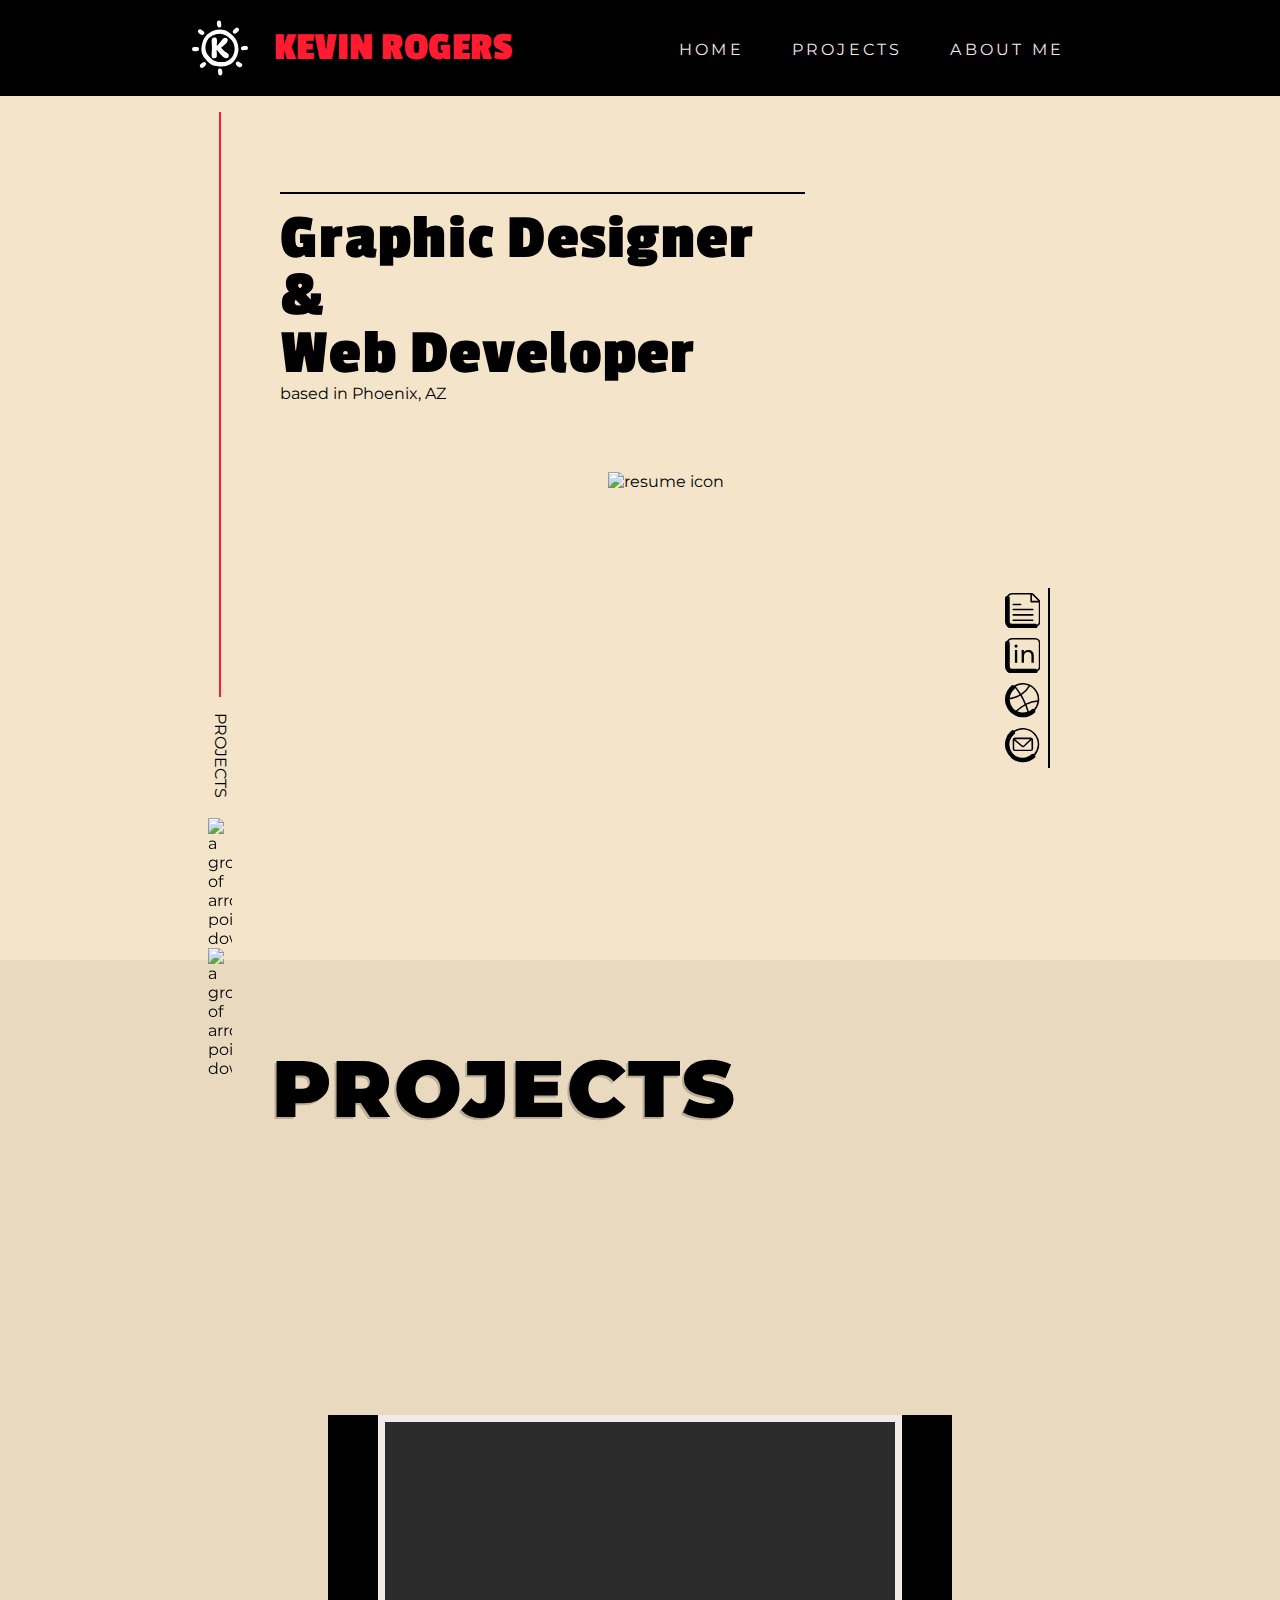
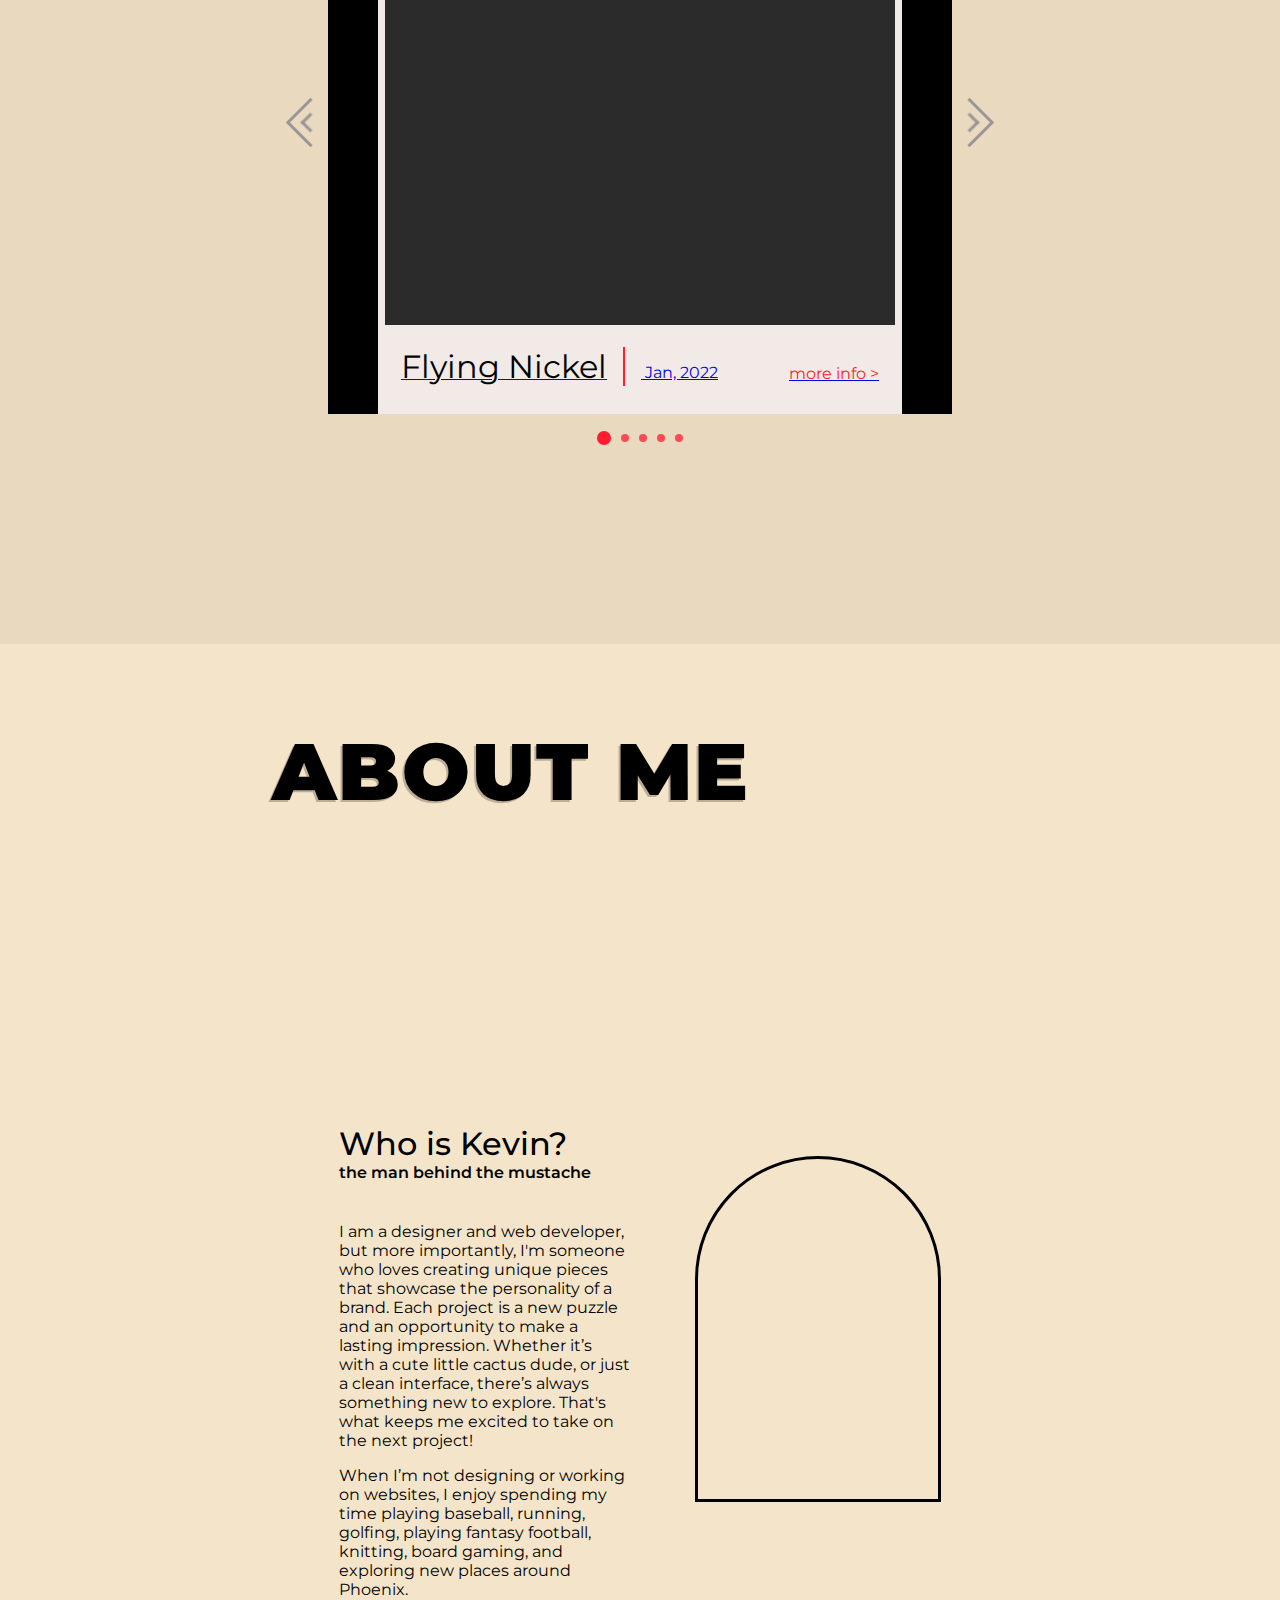
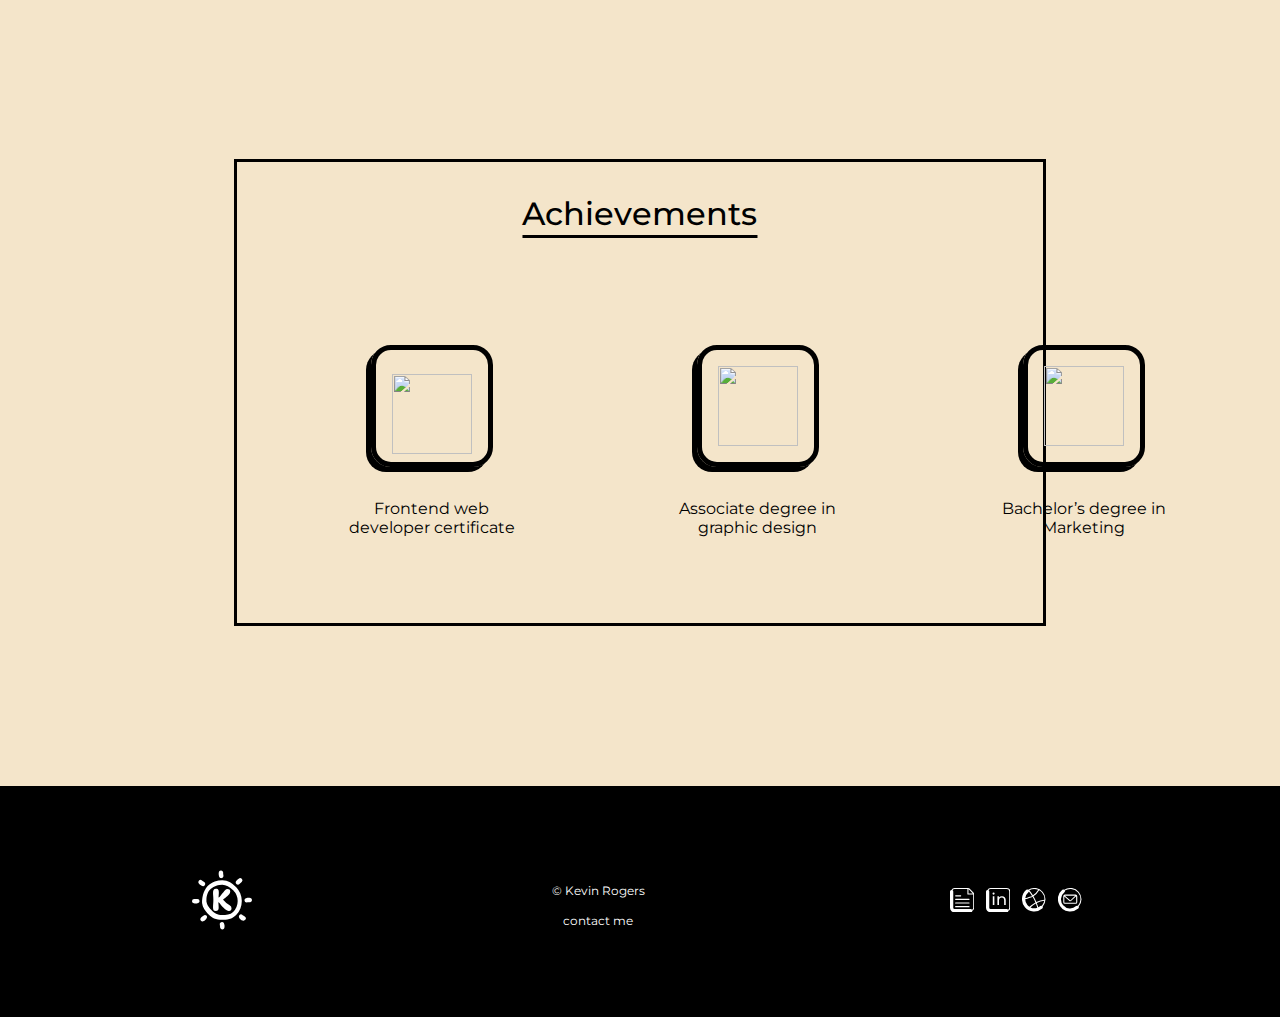
==== index.html @ 4e03c587 "Add files via upload" ====
<!doctype html>
<html><head>
<meta charset="utf-8">
<meta http-equiv="X-UA-Compatible" content="IE=edge">
<!-- Need this for responsive! specifies that IE should run in the highest mode available to that version of IE as opposed to a compatability mode; IE8 can support up to IE8 modes, IE9 can support up to IE9 modes, and so on. -->
<meta name="viewport" content="width=device-width, initial-scale=1">
<meta name="description" content="a website showcasing the graphic design creations of Kevin Rogers, a graphic design student at Las Positas College in Livermore, California.">
<meta name="Keywords" content="portfolio, graphic design, kevin rogers, Phoenix graphic designer, Las Positas College">
<title>Kevin's Portfolio</title>
<link rel="shortcut icon" type="image/svg" href="media/kevrog_logo_black.svg">
<link rel="preconnect" href="https://fonts.googleapis.com">
<link rel="preconnect" href="https://fonts.gstatic.com" crossorigin>
<link href="https://fonts.googleapis.com/css2?family=Montserrat:wght@300;400;500&family=Passion+One:wght@400;700;900&display=swap" rel="stylesheet">
<link href="styles.css" rel="stylesheet" type="text/css">
	

<!--Scalable Vector Graphic-->
<svg xmlns="http://www.w3.org/2000/svg"  style="display:none;">
  <symbol id="dribbble_icon" class="svg_img" xmlns="http://www.w3.org/2000/svg" viewBox="0 0 35.39 35.39">
    <path d="M38.36,13.47a16.53,16.53,0,0,0-21.45-3.19,2.38,2.38,0,0,0-2.88.14A18.11,18.11,0,0,0,37.54,38a2.36,2.36,0,0,0,.6-2.82,16.48,16.48,0,0,0,.22-21.69ZM18.67,35.52a13.11,13.11,0,0,1-3.05-2.64,13.28,13.28,0,0,1-3.18-8.71,19.14,19.14,0,0,0,3.16-.66,46.73,46.73,0,0,0,5.28-1.68,23.2,23.2,0,0,0,2.36-1.13,73.65,73.65,0,0,1,4.22,8.37A52,52,0,0,0,18.67,35.52Zm9.4-5q1.23,3.07,2.17,6.24a13.4,13.4,0,0,1-10.07-.48A49.87,49.87,0,0,1,28.07,30.55ZM20.28,20.37A48.62,48.62,0,0,1,15.18,22a18.76,18.76,0,0,1-2.64.59A13.33,13.33,0,0,1,17.11,14a2.29,2.29,0,0,0,.75-1.22,69.9,69.9,0,0,1,4.55,6.53A23.14,23.14,0,0,1,20.28,20.37Zm14.18,14a13.48,13.48,0,0,1-2.76,1.8q-1-3.24-2.24-6.38a26.82,26.82,0,0,1,11.06-3.12A14.78,14.78,0,0,1,37,34,2.38,2.38,0,0,0,34.46,34.37Zm2.7-19.87A14.85,14.85,0,0,1,40.7,25.08a28.34,28.34,0,0,0-11.84,3.23,75.13,75.13,0,0,0-4.25-8.4A24.54,24.54,0,0,0,33,11.1,14.8,14.8,0,0,1,37.16,14.5ZM25.78,9.26a15,15,0,0,1,5.74,1.16,23,23,0,0,1-7.74,8.14,72.84,72.84,0,0,0-5.22-7.43A14.83,14.83,0,0,1,25.78,9.26Z" transform="translate(-7.68 -7.69)"></path>
  </symbol>
  <symbol id="email_icon" class="svg_img" xmlns="http://www.w3.org/2000/svg" viewBox="0 0 35.39 35.39">
    <path d="M38.37,13.48a16.51,16.51,0,0,0-21.46-3.2,2.38,2.38,0,0,0-2.88.15A18.11,18.11,0,0,0,24.36,42.26c.49,0,1,.06,1.46.06A18,18,0,0,0,37.55,38a2.38,2.38,0,0,0,.6-2.81,16.51,16.51,0,0,0,.22-21.69Zm2.32,11.91A14.79,14.79,0,0,1,37,34a2.38,2.38,0,0,0-2.56.33A13.36,13.36,0,1,1,17.12,14a2.38,2.38,0,0,0,.73-2.48,14.75,14.75,0,0,1,7.92-2.3c.4,0,.8,0,1.2,0A15,15,0,0,1,40.69,25.39Z" transform="translate(-7.68 -7.68)"></path>
    <path d="M33.55,17.36H18a2.55,2.55,0,0,0-2.54,2.55v8.6A2.54,2.54,0,0,0,18,31.05H33.55a2.54,2.54,0,0,0,2.54-2.54v-8.6A2.55,2.55,0,0,0,33.55,17.36ZM33,19l-6.8,6.56a.4.4,0,0,1-.55,0L17.92,19,18,19Zm1.52,9.56a1,1,0,0,1-1,1H18a1,1,0,0,1-1-1V20.32l7.55,6.41a2,2,0,0,0,1.29.48,2,2,0,0,0,1.38-.57l7.18-6.93a1.42,1.42,0,0,1,0,.2Z" transform="translate(-7.68 -7.68)"></path>
  </symbol>
  <symbol id="kevrog_logo" class="svg_img" xmlns="http://www.w3.org/2000/svg" viewBox="0 0 42.34 41.5">
    <path d="M31.77,28c1.88,0,2,1.41,2,2.8,0,.87-.19,2.36-.19,3.06,0,.26,0,.43.19.43.38,0,3.18-3.89,4.38-5.14a2.32,2.32,0,0,1,1.77-.91c1.13,0,1.9.54,1.9,1.74A3.32,3.32,0,0,1,41.05,32c-1.67,2-4.29,3.54-4.26,3.89a16.6,16.6,0,0,0,4.61,3.88,2.25,2.25,0,0,1,1.32,2.05,1.91,1.91,0,0,1-2.1,1.86c-1.36,0-2.52-1.15-3.32-2-2.14-2.12-3.36-4.1-3.74-4.1-.1,0-.14.07-.14.23a34.34,34.34,0,0,1,.23,3.51c0,1.6-.37,2.45-2.09,2.45-1.46,0-1.89-1-1.89-2.38,0-2,.24-3.13.24-5.51,0-2.14-.24-3.46-.24-4.9C29.67,29.3,30,28,31.77,28Z" transform="translate(-14.83 -15.25)"></path>
    <path d="M36.24,22a10.08,10.08,0,0,1,2.85.42,11.55,11.55,0,0,1,2.57,1.09,19.17,19.17,0,0,1,4.18,3.29c.15.14.31.32.46.48s.3.35.45.52a12.45,12.45,0,0,1,.81,1.1,14,14,0,0,1,1.3,2.41A14.72,14.72,0,0,1,49,41.93a13.46,13.46,0,0,1-3,4.59,9.9,9.9,0,0,1-2.27,1.75,11.76,11.76,0,0,1-2.6,1.09,15.73,15.73,0,0,1-2.67.52l-.66.06-.66,0-.65,0h-.66a15.11,15.11,0,0,1-2.75-.24A12.69,12.69,0,0,1,30.41,49,11.84,11.84,0,0,1,28,47.49c-.18-.15-.37-.29-.54-.45l-.26-.23-.26-.24-.25-.24-.22-.23L26,45.63a22.81,22.81,0,0,1-1.7-2,13.88,13.88,0,0,1-1.41-2.4A10,10,0,0,1,22,38.43a5.66,5.66,0,0,1-.08-.72c0-.13,0-.25,0-.37v-.72l0-.34L22,36l0-.33c.11-.88.26-1.75.44-2.62a15.89,15.89,0,0,1,.75-2.56A13.94,13.94,0,0,1,24.46,28c.13-.2.27-.39.4-.58s.28-.37.43-.56.31-.35.47-.53l.5-.5a13.9,13.9,0,0,1,2.21-1.64A17.67,17.67,0,0,1,30.91,23a16.88,16.88,0,0,1,2.61-.74A15.3,15.3,0,0,1,36.24,22Zm0,3.26a12,12,0,0,0-2.15.18,12.86,12.86,0,0,0-2.12.52A11.42,11.42,0,0,0,28.2,28l-.38.34c-.12.13-.24.24-.35.37s-.23.26-.33.4l-.31.42a10.49,10.49,0,0,0-1,1.91,13.74,13.74,0,0,0-.62,2.13,10.36,10.36,0,0,0-.2,2.22v.28c0,.1,0,.19,0,.28v.28s0,.09,0,.13v.12c0,.17,0,.33.07.49s.06.33.1.48a4.27,4.27,0,0,0,.13.48,4.34,4.34,0,0,0,.16.47,4.47,4.47,0,0,0,.19.46l.1.23.12.22a11.94,11.94,0,0,0,1.17,1.76,20.76,20.76,0,0,0,1.49,1.67l.4.42.21.2.19.18a1.62,1.62,0,0,0,.19.18l.2.17c.13.12.26.22.4.33a10.3,10.3,0,0,0,1.71,1.09,9.6,9.6,0,0,0,1.93.68,11.07,11.07,0,0,0,2.11.28h1.13l.57,0,.55,0a12.26,12.26,0,0,0,2.14-.35,7.78,7.78,0,0,0,3.56-1.92,10.46,10.46,0,0,0,2.4-3.51,11.2,11.2,0,0,0,.84-4.23,10,10,0,0,0-.88-4.21,10.39,10.39,0,0,0-1.08-1.85c-.21-.29-.44-.57-.68-.84s-.24-.27-.37-.4-.25-.25-.4-.38a16.15,16.15,0,0,0-3.57-2.64,10.87,10.87,0,0,0-1.94-.77A7.94,7.94,0,0,0,36.24,25.24Z" transform="translate(-14.83 -15.25)"></path>
    <path d="M35.47,20.55c-1,0-1.48-.82-1.64-1.7-.22-1.25-.46-3.52,1.38-3.6a1.58,1.58,0,0,1,1.33.64c.41.55.26,1.16.31,1.8s.34,1.26.07,1.89a1.58,1.58,0,0,1-1.38,1Z" transform="translate(-14.83 -15.25)"></path>
    <path d="M53.44,37.81a1.57,1.57,0,0,1-1.57-1.5c-.08-1.7,2.06-1.88,3.3-1.86a3,3,0,0,1,.95.13,1.56,1.56,0,0,1-.2,3,8.6,8.6,0,0,1-1.24,0c-.41,0-.77.17-1.17.19Zm1.08-.2Zm-1.1-3Z" transform="translate(-14.83 -15.25)"></path>
    <path d="M18.37,38.41a4.49,4.49,0,0,1-.51,0c-1.18,0-3,.05-3-1.54a1.57,1.57,0,0,1,1.5-1.64c.31,0,.48,0,.63,0h.46a4,4,0,0,1,.75,0,1.8,1.8,0,0,0,.33,0,1.58,1.58,0,0,1,1.64,1.5C20.19,37.89,19.3,38.29,18.37,38.41Z" transform="translate(-14.83 -15.25)"></path>
    <path d="M36.22,56.75a1.57,1.57,0,0,1-1.5-1.12,5.56,5.56,0,0,1-.08-.81c0-.75-.39-1.62-.12-2.34a1.58,1.58,0,0,1,1.4-1c1.3-.05,1.72,1.26,1.84,2.33s.13,2.9-1.47,3Z" transform="translate(-14.83 -15.25)"></path>
    <path d="M47.21,25.19a1.57,1.57,0,0,1-1.09-2.7l.42-.4.36-.35a6.87,6.87,0,0,1,.59-.49,1.84,1.84,0,0,0,.25-.21,1.57,1.57,0,0,1,2.18,2.26,3.89,3.89,0,0,1-.58.49l-.25.21-.41.39-.37.35A1.57,1.57,0,0,1,47.21,25.19Z" transform="translate(-14.83 -15.25)"></path>
    <path d="M22.6,26.24a3.22,3.22,0,0,1-1.74-.74c-.92-.71-2.15-1.93-1.2-3.12a1.59,1.59,0,0,1,1.53-.56c.65.13.92.63,1.39,1s1.08.5,1.4,1.09a1.58,1.58,0,0,1-.15,1.74A1.44,1.44,0,0,1,22.6,26.24Zm.08-3.3Z" transform="translate(-14.83 -15.25)"></path>
    <path d="M51.18,50.57c-1.77,0-4.11-2.38-2.94-3.84a1.6,1.6,0,0,1,1.59-.55c.63.15.93.7,1.42,1,.23.17.5.27.74.43A1.62,1.62,0,0,1,52.41,50,1.5,1.5,0,0,1,51.18,50.57Zm.09-3.29Z" transform="translate(-14.83 -15.25)"></path>
    <path d="M22.28,51.09a1.43,1.43,0,0,1-1.13-.47c-1-1-.13-2.06.73-2.81s2-2,3.16-.8c.8.83.37,1.83-.32,2.54A4.5,4.5,0,0,1,22.28,51.09Zm1.13-.47Z" transform="translate(-14.83 -15.25)"></path>
  </symbol>
  <symbol id="linkedin_icon" xmlns="http://www.w3.org/2000/svg" viewBox="0 0 35 35">
    <path d="M18.36,13.83a1.53,1.53,0,0,0-1.57,1.52,1.57,1.57,0,1,0,1.57-1.52Z" transform="translate(-7.3 -7.3)"></path>
    <rect x="9.9" y="12.01" width="2.32" height="12.8"></rect>
    <path d="M30.77,19.19a5.47,5.47,0,0,0-4.61,2.06V19.32H23.94V32.11h2.31V25.52c0-2.78,1.6-4.25,4.06-4.25,2.2,0,3.45,1.23,3.45,3.74v7.1h2.32V24.75C36.08,21,33.88,19.19,30.77,19.19Z" transform="translate(-7.3 -7.3)"></path>
    <path d="M37.54,7.3H14a5.12,5.12,0,0,0-4.56,2.81A2.38,2.38,0,0,0,7.3,12.47V36a6.76,6.76,0,0,0,6.75,6.75h23.5a2.37,2.37,0,0,0,2.35-2.18A5.15,5.15,0,0,0,42.7,36V12.46A5.17,5.17,0,0,0,37.54,7.3ZM41.11,36a3.56,3.56,0,0,1-1.63,3,2.37,2.37,0,0,0-1.93-1H14.05a2,2,0,0,1-2-2V12.47a2.37,2.37,0,0,0-1-1.94,3.56,3.56,0,0,1,3-1.64h23.5a3.57,3.57,0,0,1,3.57,3.57Z" transform="translate(-7.3 -7.3)"></path>
  </symbol>
  <symbol id="resume_icon" xmlns="http://www.w3.org/2000/svg" viewBox="0 0 35 35">
    <path d="M41.84,14.23,35.79,8.16a2.89,2.89,0,0,0-2.06-.85H14.05a5.15,5.15,0,0,0-4.57,2.8,2.37,2.37,0,0,0-2.17,2.36V36a6.74,6.74,0,0,0,6.74,6.74h23.5a2.36,2.36,0,0,0,2.35-2.18A5.11,5.11,0,0,0,42.69,36V16.28A2.88,2.88,0,0,0,41.84,14.23Zm-1.31.93H34.26V9a1.22,1.22,0,0,1,.41.27ZM39.48,39a2.35,2.35,0,0,0-1.93-1H14.05a2,2,0,0,1-2-2V12.47a2.36,2.36,0,0,0-1-1.94,3.58,3.58,0,0,1,3-1.64H32.68V16a.79.79,0,0,0,.79.79h7.64V36A3.55,3.55,0,0,1,39.48,39Z" transform="translate(-7.31 -7.31)"></path>
    <path d="M35.08,23.1H15.52a.79.79,0,1,0,0,1.58H35.08a.79.79,0,0,0,0-1.58Z" transform="translate(-7.31 -7.31)"></path>
    <path d="M15.52,19.56h7.26a.8.8,0,1,0,0-1.59H15.52a.8.8,0,0,0,0,1.59Z" transform="translate(-7.31 -7.31)"></path>
    <path d="M35.08,28.42H15.52a.79.79,0,0,0,0,1.58H35.08a.79.79,0,0,0,0-1.58Z" transform="translate(-7.31 -7.31)"></path>
    <path d="M35.08,33.74H15.52a.79.79,0,1,0,0,1.58H35.08a.79.79,0,0,0,0-1.58Z" transform="translate(-7.31 -7.31)"></path>
  </symbol>
</svg>
	

<!--
<svg xmlns="http://www.w3.org/2000/svg"  style="display:none;">	
	<symbol id="circle" xmlns="http://www.w3.org/2000/svg" width="20px" height="20px" viewBox="0 0 33.44 33.44">
    <path d="M25,41.72A16.72,16.72,0,1,1,41.72,25,16.74,16.74,0,0,1,25,41.72Zm0-28.44A11.72,11.72,0,1,0,36.72,25,11.74,11.74,0,0,0,25,13.28Z" transform="translate(-8.28 -8.28)"></path>
  </symbol>
  <symbol id="square" xmlns="http://www.w3.org/2000/svg" viewBox="0 0 32.36 32.36">
    <path d="M41.18,41.18H8.82V8.82H41.18Zm-27.36-5H36.18V13.82H13.82Z" transform="translate(-8.82 -8.82)"></path>
  </symbol>
</svg>
-->
	
	
	
	
	
	
</head>

<body>
	<div id="scroll_container">
		<div id="top"></div>
		<header class="bkgd_tertiary">
			<div class="content_wrapper flex nav">
				<svg class="nav_logo">
						<use href="#kevrog_logo"></use>
					</svg>
				<h2 class="nav_name">KEVIN ROGERS</h2>
				<ul id="nav_links">
					<li><a class="nav_item" href="#top">home</a></li>
					<li><a class="nav_item" href="#project_section">projects</a></li>
					<li><a class="nav_item" href="#about_section">about me</a></li>
				</ul>
				<div class="hamburger_div">
					<div class="hamburger_lines"></div>
				</div>
			</div>
		</header>
		<div class="mobile_nav">
			<ul>
				<a class="border_top m_nav_item" href="#top"><li><p>home</p><i class="nav_arrow right"></i></li></a>
				<a class="m_nav_item" href="#project_section"><li><p>projects</p><i class="nav_arrow right"></i></li></a>
				<a class="m_nav_item" href="#about_section"><li><p>about me</p><i class="nav_arrow right"></i></li></a>
				<a class="m_nav_item" href="#"><li><p>resume</p><i class="nav_arrow right"></i></li></a>
				<a class="m_nav_item" href="https://www.linkedin.com/in/hirekevinrogers/" target="_blank"><li><p>linkedIn</p><i class="nav_arrow right"></i></li></a>
				<a class="m_nav_item" href="#"><li><p>dribbble</p><i class="nav_arrow right"></i></li></a>
				<a class="m_nav_item" href="#"><li><p>contact</p><i class="nav_arrow right"></i></li></a>
			</ul>
		</div>

		<section id="above_fold">
			<div class="content_wrapper flex">
				<div class="intro_content" id="intro_grid">
						<div class="intro_text">
							<h1>Graphic Designer <div class="amp_wrap"><div class="amp">&amp;<div class="amp2">&amp;</div></div></div> &nbsp;<br> Web Developer</h1>
							<p>based in Phoenix, AZ</p>
						</div>
						<div class="logo_animation">
							<img class="icon_img" src="media/cacti_dude_yellow_sky.svg" alt="resume icon"/>
						</div>
						<div class="icon_container">
							<div class="icon_list_right">
								<a href="https://www.linkedin.com/in/hirekevinrogers/" target="_blank">
									<svg class="svg_icon_main">
										<use href="#resume_icon"></use>
									</svg>
									<div class="label_wrap"><p class="icon_label">resume</p></div>
								</a>
								<a href="https://www.linkedin.com/in/hirekevinrogers/" target="_blank">
									<svg class="svg_icon_main">
										<use href="#linkedin_icon"></use>
									</svg>
									<div class="label_wrap"><p class="icon_label">LinkedIn</p></div>
								</a>
								<a href="#" target="_blank">
									<svg class="svg_icon_main">
										<use href="#dribbble_icon"></use>
									</svg><div class="label_wrap"><p class="icon_label">dribbble</p></div></a>
								<a href="#" target="_blank">
									<svg class="svg_icon_main">
										<use href="#email_icon"></use>
									</svg><div class="label_wrap"><p class="icon_label">email</p></div></a>
							</div>
						</div>
						<div class="column_left">
							<div class="vertical_line"></div>
							<div class="icon_list_left">
								<a href="https://www.linkedin.com/in/hirekevinrogers/" target="_blank">
									<svg class="svg_icon_main">
										<use href="#resume_icon"></use>
									</svg>
								</a>
								<a href="https://www.linkedin.com/in/hirekevinrogers/" target="_blank">
									<svg class="svg_icon_main">
										<use href="#linkedin_icon"></use>
									</svg>
								</a>
								<a href="#" target="_blank">
									<svg class="svg_icon_main">
										<use href="#dribbble_icon"></use>
									</svg></a>
								<a href="#" target="_blank">
									<svg class="svg_icon_main">
										<use href="#email_icon"></use>
									</svg></a>
							</div>
							<a class="vert_proj" href="#project_section"><p  class="vertical_text">PROJECTS</p></a>
							<img class="downward_arrows" src="media/arrows_down_orange.svg" alt="a group of arrows pointing dowm"/>
							<img class="downward_arrows2" src="media/arrows_down_orange.svg" alt="a group of arrows pointing dowm"/>
						</div>
				</div>
			</div>
		</section>
		
		<section id="project_section"  class="bkgd_secondary" >
			<div class="section_header bkgd_secondary">
				<div class="content_wrapper">
					<p class="section_title">PROJECTS</p>
				</div>
			</div>
			<div class="projects_wrapper bkgd_secondary flex">
				<div class="carousel_wrapper">
					<div class="carousel_arrow_left" aria-label="Previous Slide"><div class="carousel_arrow large_arrow left"><div class="carousel_arrow small_arrow"></div></div></div>
					

	<!--
						<a href="pages/poster.html" class="project_link">
							<div class="project_card active_card">
								<div class="project_image_wrapper">
									<div class="project_image project_1"></div>
								</div>
								<div class="project_card_text flex">
									<p class="project_desc"><span class="project_name">Flying Nickel</span> Jan, 2022</p>
									<p class="more_info">more info &gt;</p>
								</div>
							</div>
						</a>

						<a href="pages/chewybrew.html" class="project_link">
							<div class="project_card">
								<div class="project_image_wrapper">
									<div class="project_image project_2"></div>
								</div>
								<div class="project_card_text flex">
									<p class="project_desc"><span class="project_name">Chewy Brew Co.</span> Nov, 2021</p>
									<p class="more_info">more info &gt;</p>
								</div>
							</div>
						</a>

						<div class="project_card">
							<div class="project_image_wrapper">
								<div class="project_image project_3"></div>
							</div>
							<div class="project_card_text flex">
								<p class="project_desc"><span class="project_name">Concert Poster</span>March, 2020</p>
								<p class="more_info">more info &gt;</p>
							</div>
						</div>

						<div class="project_card ">
							<div class="project_image_wrapper">
								<div class="project_image project_4"></div>
							</div>
							<div class="project_card_text flex">
								<p class="project_desc"><span class="project_name">Cake Pop Planet</span> logo/branding</p>
								<p class="more_info">more info &gt;</p>
							</div>
						</div>

						<div class="project_card ">
							<div class="project_image_wrapper">
								<div class="project_image project_5"></div>
							</div>
							<div class="project_card_text flex">
								<p class="project_desc"><span class="project_name">To-Do App</span> logo/branding</p>
								<p class="more_info">more info &gt;</p>
							</div>
						</div>
	-->

					<div class="project_card_wrapper">
<!--						add scroll on the x axis with mandatory scroll snap behavior
also add a last child element innerHTML to beggining of carousel
-->
						<a href="pages/poster.html" class="project_card active_card">
							<div class="project_image_wrapper">
								<div class="project_image project_1"></div>
							</div>
							<div class="project_card_text flex">
								<p class="project_desc"><span class="project_name">Flying Nickel</span> Jan, 2022</p>
								<p class="more_info">more info &gt;</p>
							</div>
						</a>

						<a href="pages/chewybrew.html" class="project_card inactive_card">
							<div class="project_image_wrapper">
								<div class="project_image project_2"></div>
							</div>
							<div class="project_card_text flex">
								<p class="project_desc"><span class="project_name">Chewy Brew Co.</span> Nov, 2021</p>
								<p class="more_info">more info &gt;</p>
							</div>
						</a>

						<a href="#?3" class="project_card inactive_card">
							<div class="project_image_wrapper">
								<div class="project_image project_3"></div>
							</div>
							<div class="project_card_text flex">
								<p class="project_desc"><span class="project_name">Concert Poster</span>March, 2020</p>
								<p class="more_info">more info &gt;</p>
							</div>
						</a>

						<a href="#?4" class="project_card inactive_card">
							<div class="project_image_wrapper">
								<div class="project_image project_4"></div>
							</div>
							<div class="project_card_text flex">
								<p class="project_desc"><span class="project_name">Cake Pop Planet</span> logo/branding</p>
								<p class="more_info">more info &gt;</p>
							</div>
						</a>

						<a href="#?5" class="project_card inactive_card">
							<div class="project_image_wrapper">
								<div class="project_image project_5"></div>
							</div>
							<div class="project_card_text flex">
								<p class="project_desc"><span class="project_name">To-Do App</span> logo/branding</p>
								<p class="more_info">more info &gt;</p>
							</div>
						</a>

					</div>
					<div class="carousel_arrow_right" aria-label="Next Slide"><div class="carousel_arrow large_arrow right"><div class="carousel_arrow small_arrow"></div></div></div>
					<div class="carousel_indicator_wrapper">
						<div class="indicator active_dot"></div>
						<div class="indicator"></div>
						<div class="indicator"></div>
						<div class="indicator"></div>
						<div class="indicator"></div>
					</div>
			  </div>
			</div>
		</section>
		<section id="about_section">
			<div class="section_header bkgd_primary">
				<div class="content_wrapper">
					<p class="section_title">ABOUT ME</p>
				</div>
			</div>
			<div class="about_wrapper content_wrapper">
				<div class="about_text_image_wrapper">
					<div class="about_img_container">

					</div>
					<div class="about_text_wrapper flex">
						<div class="about_text">
							<h3>Who is Kevin?</h3>
							<h4>the man behind the mustache</h4>
							<p>I am a designer and web developer, but more importantly, I'm someone who loves creating unique pieces that showcase the personality of a brand. Each project is a new puzzle and an opportunity to make a lasting impression. Whether it’s with a cute little cactus dude, or just a clean interface, there’s always something new to explore. That's what keeps me excited to take on the next project!</p>
							<p>When I’m not designing or working on websites, I enjoy spending my time playing baseball, running, golfing, playing fantasy football, knitting, board gaming, and exploring new places around Phoenix.</p>
						</div>
					</div>
				</div>
				<div class="achievement_box">
					<p class="ach_title">Achievements</p>
					<div class="achievements_wrapper">
						<div class="achievement">
							<div class="img_box"><img class="ach_img cert" src="media/web_dev_cert_icon.svg" alt=""/></div>
							<p>Frontend web developer certificate</p>
						</div>
						<div class="achievement">
							<div class="img_box"><img class="ach_img" src="media/AA_icon.svg" alt=""/></div>
							<p>Associate degree in graphic design</p>
						</div>
						<div class="achievement">
							<div class="img_box"><img class="ach_img" src="media/BS_icon.svg" alt=""/></div>
							<p>Bachelor’s degree in Marketing</p>
						</div> 
						<div class="achievement">
							<div class="img_box"><img class="ach_img cert" src="media/UX_cert_icon.svg" alt=""/></div>
							<p>Google UX design certificate (in progress)</p>
						</div>
	<!--
						<div class="achievement">
							<div class="img_box"><img class="ach_img" src="media/kevrog_logo_black.svg" alt=""/></div>
							<p>Over 5 years marketing experience</p>
						</div>
	-->
					</div>
				</div>
			</div>  

		</section>

		<footer class="bkgd_tertiary">
			<div class="footer_content content_wrapper">
				<div class="footer_socials flex">
					<a href="#" ><svg class="svg_icon_footer">
						<use href="#resume_icon"></use>
					</svg></a>
					<a href="#" ><svg class="svg_icon_footer">
						<use href="#linkedin_icon"></use>
					</svg></a>
					<a href="#" ><svg class="svg_icon_footer">
						<use href="#dribbble_icon"></use>
					</svg></a>
					<a href="#" ><svg class="svg_icon_footer">
						<use href="#email_icon"></use>
					</svg></a>

				</div>
				<div class="logo">
					<a href="#top" ><svg class="logo_footer">
						<use href="#kevrog_logo"></use>
					</svg></a>
				</div>
				<div class="copyright">
					<div>
						<p>&copy; <span class="current_year"></span> Kevin Rogers</p>
					</div>
					<div>
						<p>contact me</p>
					</div>
				</div>
			</div> 
		</footer>
	</div>
	<script src="script/script.js?4"></script>
	<script src="script/carousel_function.js?3"></script>
</body>
</html>
---- styles.css ----
@charset "utf-8";

html {
	scroll-behavior: smooth;
	
}

html, body {
	position: relative;
	height: 100%;
	width: 100%;
	background: #F4E5CA;
	margin: 0;
	font-family: 'Montserrat', sans-serif;
	box-sizing: border-box;
}

body {
	
}


/*---------text styles-----------*/

h1, h2, h3, h4, p {
	margin: 0;
}

h1 {
	font-family: 'Passion One', cursive;
	font-size: 2rem;
}

h2 {
	color: #FF1C31;
}

h3 {
	font-size: 1.5rem;
	font-weight: 300;
}

.nav_name {
	font-family: 'Passion One', cursive;
	font-size: 2.5rem;
}

.section_title {
	font-size: 2rem;
	font-weight: 900;
	letter-spacing: .05rem;
	color: #000000;
	padding: .5rem 0;
	text-align: center;
	text-shadow: -.15rem .15rem 0 #BCAD96;
	border-bottom: 2px solid #000000;
	width: 60%;
	margin: 0 auto;
}

/*---------end text styles-----------*/

#scroll_container {
	
/*
	height: 100vh;
	overflow-y: auto;
	overflow-x: hidden;
	scroll-behavior: smooth;
	scroll-snap-type: y proximity;
*/
}

#top,
#project_section,
#about_section,
footer {
	scroll-snap-align: none;
 }

#project_section {
	padding: 1px 0 0 0;
}

.amp_wrap {
	position: relative;
	display: inline-block;
}

.amp {
	display: inline-block;
	color: rgba(188,78,212,1);
/*	border: 2px solid #000;*/
}

.amp2 {
	display: inline-block;
/*	border: 2px solid red;*/
	position: relative;
	z-index: 2;
	top: 0;
	left: -50%;
	color: #000;
}

.amp_drop {
	top: 500%;
	transition: top ease 3s;
}

.red {
	color: red;
	transform: translateY(50vh);
	transition: all ease .35s;
}



.content_wrapper {
	margin: 0 auto;
}

header {
	position: sticky;
	top: 0;
	z-index: 4;
}

.nav {
	width: 92%;
	margin: 0 auto;
	padding: .5rem;
	justify-content: space-between;
	align-items: center;
}

.nav_logo {
	width: 30px;
	height: 30px;
	fill: #fff;
}


#nav_links {
	display: none;
	letter-spacing: .2rem;
	height: 2em;
}

#nav_links a {
	position: relative;
	top: 0;
	transition: top ease .35s, padding ease .35s;
	color: #F4E5E9;
	display: flex;
	text-transform: uppercase;
	padding: .5em .5em .25em .5em;
}

#nav_links a:hover {
	top: -.35em;
	padding: .5em .5em .6em .5em
}

.hamburger_div {
	display: block;
	cursor: pointer;
	transition: transform ease .2s;
}

.hamburger_lines,
.hamburger_div::before,
.hamburger_div::after {
	position: relative;
	display: block;
	content: "";
	background: #ffffff;
	height: 3px;
	width: 30px;
	border-radius: 2px;
	margin: 6px 0;
}


.rotate {
	transform: rotate(-90deg);
}

.rotate .hamburger_lines {
	transform: rotate(-45deg);
	transition: transform ease .35s;
}

.rotate::before {
	transform: rotate(45deg) translate(6px, 6px);
/*	transform: rotate(-135deg) translate(-6px, -6px);*/
	transition: transform ease .35s;
}

.rotate::after {
	opacity: 0;
	transition: opacity ease .2s;
}

.mobile_nav {
	position: fixed;
	top: 3.5rem;
	left: 100%;
	width: 100%;
	height: 100vh;
	background: #000000;
	overflow: hidden;
	overflow-y: scroll;
	z-index: 4;
	color: #ffffff;
	display: block;
	transition: ease .35s;
}



.noscroll {
	overflow: hidden;
}



.slide {
	display: block;
	left: 0;
/*	transform: translateY(-100vw);*/
	transition: left ease .35s;
}

.mobile_nav ul {
	height: 90vh;
	list-style: none;
	display: flex;
	flex-direction: column;
	padding: 0 0 0 0;
	margin: .25em 1em;
/*	background: yellow;*/
	font-size: 1.25rem;
}

.mobile_nav a {
	text-decoration: none;
	color: #ffffff;
/*	background: orange;*/
	margin: 0 2em;
	padding: 1em 0;
	border-bottom: 2px solid #ffffff;
}

.mobile_nav li {
	background: #1E1E1E;
	padding: .5em 1em;
	display: flex;
}

.border_top {
	border-top: 2px solid #ffffff;
}

.nav_arrow {
	width: 1rem;
	height: 1rem;
	margin: auto 0 auto auto;
	border: solid #ffffff;
	border-width: 0 2px 2px 0;
}

.carousel_arrow {
	width: 1rem;
	height: 1rem;
	border: solid #9B9597;
	border-width: 0 3px 3px 0;
	transition: all ease .3s;
}

.small_arrow {
	width: 25%;
	height: 25%;
	margin: auto 0;
	transform: translate(85%, 85%);
}

.right {
	transform: rotate(-45deg);
}

.left {
	transform: rotate(135deg);
}

.active {
	border: 1px solid #FF1C31;
	animation: fadeUnderline .5s ease 1;
}

.fade {
	opacity: 0%;
}


#intro_grid {
	display: grid;
	width: 90%;
	margin: 0 auto;
	grid-template-rows: auto 60vh;
	grid-template-columns: auto auto 4fr auto;
	grid-template-areas: 
		"title title title title"
		"left left animation animation"
		;
/*	background: orange;*/
	padding-bottom: 8em;
}

.intro_text {
	grid-area: title;
	margin: 1.5em 1em;
/*	background: orange;*/
}



.intro_text::before {
	display: inline-block;
	content: "";
	position: static;
	width: 100%;
	border-top: 2px solid #000000;
	padding: .25em 0 0 0;
	background: transparent;
	animation:  revealLeftToRight .75s ease 1;
}



.logo_animation {
	display: flex;
	align-items: flex-end;
	justify-content: center;
	grid-area: animation;
}

.logo_animation > img {
	width: 80%;
	height: 100%;
	padding: 0 1em 0 1em;

}

.icon_list_left {
	display: flex;
	flex-direction: column;
	justify-content: flex-end;
/*	background: green;*/
	padding: 1em .4em;
	border-bottom: 1px solid #000000;
}

.icon_list_left > a {
	margin: .2em 0;
}

.icon_list_left svg {
	width: 25px;
	height: 25px;
}

.icon_list_right {
	display: none;
}

.section_header {
	margin: 5em auto;
	position: sticky;
	top: 3.75rem;
}

.break_background {
	background: #E8D9BF;
}

.flex {
	display: flex;
}

.bkgd_primary {
	background: #F4E5CA;
}

.bkgd_secondary {
	background: #E8D9BF;
}

.bkgd_tertiary {
	background: #000000;
}



.column_left {
	margin: 0 0 1em 0;
	grid-area: left;
	display: flex;
	flex-direction: column;
}

.vert_proj,
.vert_proj:visited {
	color: inherit;
	text-decoration: none;
}

.vertical_text {
	display: inline;
	font-size: 1rem;
	line-height: 2.5rem;
	writing-mode: vertical-rl;
	text-orientation: mixed;
	margin: 1em auto;
}

/*
.vertical_line {
	flex-shrink: 0;
	height: 10px;
	width: 20px;
	background: red;
}
*/



.vertical_line {
	flex-shrink: 0;
	height: 25vh;
	margin: 0 0 0 1em;
}



.vertical_line::before {
	display: inline-block;
	content: '';
	position: static;
	height: 100%;
	border-left: 1px solid #FF1C31;
	animation:  revealTopToBottom .75s ease 1;
}

.downward_arrows,
.downward_arrows2{
	display: block;
	width: 1.5em;
	margin: 0 auto;
	z-index: 1;
	transition: opacity ease 1s;
}


.column_right {
	flex-grow: 1;
	margin: 0 1em 0 0;
}


/*<-------- projects section ---------->*/

.projects_wrapper {
	height: 100vh;
	align-items: center;
}

.carousel_wrapper {
	display: grid;
	width: 100%;
	height: 50vh;
	margin: 10em auto;
	padding: 3% 0;
	grid-template-rows: 85% auto;
	grid-template-columns: auto 75% auto;
	grid-template-areas: 
		"card card card"
		"arrowL ind arrowR"
		;
}

.carousel_arrow_left {
	display: flex;
	flex-direction: column;
	justify-content: center;
	align-items: flex-start;
	grid-area: ind;
	padding: 1em 0 0 3em;
}



.carousel_arrow_right {
	display: flex;
	flex-direction: column;
	justify-content: center;
	align-items: flex-end;
	grid-area: ind;
	padding: 1em 3em 0 0;
}

.carousel_arrow_left:hover .carousel_arrow,
.carousel_arrow_right:hover .carousel_arrow,
.carousel_arrow_left:focus .carousel_arrow,
.carousel_arrow_right:focus .carousel_arrow {
	border-color: #FF1C31;
}

.carousel_indicator_wrapper {
	display: flex;
	grid-area: ind;
	justify-content: center;
	align-items: center;
	padding-top: 1em;
}

.indicator {
	background: #FF1C31;
	border-radius: 50%;
	width: 8px;
	height: 8px;
	margin: 5px;
	opacity: .75;
}

.active_dot {
	height: 14px;
	width: 14px;
	opacity: 1;
	transition: all ease .5s;
}

.project_card_wrapper {
	display: grid;
	grid-area: card;
	box-sizing: content-box;
	overflow: hidden;
}

.project_link {
	grid-column: 1;
	grid-row: 1;
	text-decoration: none;
}

.project_card {
	height: 100%;
	width: 100%;
	background: #F2EAE7;
	display: none;
	visibility: hidden;
	overflow: hidden;
	padding: 7px 7px 0 7px;
	box-sizing: border-box;
	grid-column: 1;
	grid-row: 1;
	border-left: 25px solid rgba(0,0,0,1);
	border-right: 25px solid rgba(0,0,0,1);
}

.project_image_wrapper {
	height: 80%;
	width: 100%;
	margin: 0 auto;
	overflow: hidden;
}

.project_image {
	height: 100%;
	width: 100%;
	margin: auto;
	background-color: #2B2B2B;
	background-position: center;
	background-size: cover;
	background-repeat: none;
	transition: all .5s ease;
}

.project_1 {
	background-image: url("media/FLying_Nickel_header2.jpg");
}

.project_2 {
	background-image: url("media/tatooed_can_mockup_purp.jpg");
}

.project_3 {
	background-image: url("media/jazz_poster_mockup.jpg");
}

.project_4 {
	background-image: url("media/to-do_mockup_purple.jpg");
}

.project_5 {
	background-image: url("media/to-do-app-mockup.jpg");
	
}


.project_card_wrapper:hover .project_image,
.project_card_wrapper:focus .project_image {
	transform: scale(1.10);
}
	

.project_card_text {
	display: flex;
	justify-content: space-between;
	height: 20%;
	align-items: center;
	padding: 0 1em;
}

.project_name {
	font-size: 1.5rem;
	color: #000000;
	font-weight: 400;
	text-transform: capitalize;
	border-right: 2px solid #FF1C31;
	padding: 0 .5em 0 0;
	margin: 0 .5em 0 0;
	display: block;
}


.more_info {
	color: #FF1C31;
	transition: all ease .3s;
	display: none;
}

.more_info:hover {
	color: #000000;
}

.active_card {
	display: block;
	visibility: visible;
}

.slide_in_next {
	animation: slideInNext .75s ease 1;
}

.slide_in_prev {
	animation: slideInPrev .75s ease 1;
}

.slide_out_prev {
/*
	visibility: hidden;
	opacity: 0%;
	transition: visibility 0s .75s, opacity ease .5s .25s;
*/
	animation: slideOutPrev .75s ease 1;
}

.slide_out_next {
/*
	visibility: hidden;
	opacity: 0%;
	transition: visibility 0s .75s, opacity ease .5s .25s;
*/
	animation: slideOutNext .75s ease 1;
}


/*
@keyframes slideInNext {
	0% {
		transform: translateX(100%);
	}
	100% {
		transform: translateX(0%);
	}
}

@keyframes slideOutNext {
	0% {
		transform: translateX(0%);
	}
	100% {
		transform: translateX(-100%);
	}
}

@keyframes slideInPrev {
	0% {
		transform: translateX(-100%);
	}
	100% {
		transform: translateX(0%);
	}
}

@keyframes slideOutPrev {
	0% {
		transform: translateX(0%);
	}
	100% {
		transform: translateX(100%);
	}
}
*/




/*

.active_card:hover {
	animation: slideRight 2s ease 1;
}


.carousel_arrow_right:active .active_card {
	animation: slideRight 2s ease 1;
}
*/



/*
.visible_prev {
	display: block;
	background: green;
	transition: all ease 1s;
	transform: translateX(-90%);
}

.slide_right {
	animation: slideRight 1s ease 1;
}

.left_ {
	transform: translateX(-100%);
}

.fade_display {
	opacity: 0%;
	transition: opacity 2s 2s;
}
*/


/*<-------- end projects section ---------->*/

.about_wrapper {
	background: none;
}

.about_img_container {
	border: 3px solid #000000;
	width: 10em;
	height: 13.5em;
	margin: 5em auto 0 auto;
	border-radius: 15em 15em 0 0;
	background-image: url("media/portfolio_pic.jpg");
	background-position: top;
	background-size: cover;
}

.about_text_wrapper {
	width: 85%;
	display: flex;
	flex-direction: column;
	margin: 2em auto;
	align-items: center;
}

.about_text {
	margin: 0 0 2em 0;
}

.about_text h3,
.about_text h4 {
	font-weight: 500;
	text-align: center;
}

.about_text h3 {
	font-size: 2rem;
}

.about_text h4 {
	font-weight: 600;
	margin-bottom: 1.5em;
}


.about_text p {
	padding: 1em 0 0 0;
}

.achievement_box {
	width: 90%;
	border: 3px solid #000000;
	text-align: center;
	margin: 0 auto 10em auto;
}

.ach_title {
	font-weight: 500;
	font-size: 2rem;
	padding: 2rem;
	text-decoration: underline;
	text-underline-offset: 10px;
}

.lil_cacti {
	justify-content: center;
	align-items: center;
	margin: auto;
}




.achievements_wrapper {
	display: flex;
	flex-direction: column;
	padding: 0 0 2em 0;
	width: 100%;
	box-sizing: border-box;
}

.achievement {
	display: flex;
	align-items: center;
	width: 100%;
	text-align: left;
}

.img_box {
	border: 3px solid #000000;
	border-radius: 10px;
	box-shadow: -3px 3px 0px black;
	margin: .25em 1em .25em 2em;
}

.achievement img {
	height: 2em;
	width: 2em;
	margin: .25em;
}

.cert {
	transform: translateY(5px);
}






footer {
	background: #000000;
	font-size: .75rem;
	padding: 3em;
	color: #ffffff;
	
}

.footer_content div {
	display: flex;
	padding: 1em 0;
	justify-content: center;
}

.logo_footer {
	width: 5em;
	height: 5em;
	fill: #fff;
}

.svg_icon_footer {
	width: 2em;
	height: 2em;
	margin: .5em;
	fill: #fff;
}

.copyright {
	flex-direction: column;
	padding-bottom: .5em;
}


/*---------media queries-----------*/

@media (min-width: 600px) {
	html {
		scroll-snap-type: y proximity;
	}
	
	h1 {
		font-size: 4rem;
		line-height: .9em;
		padding: .2em 0 0 0;
		letter-spacing: .02em;
	}
	
	h3 {
		font-size: 2rem;
		font-weight: 300;
	}

	
	
	
	.section_title {
		text-align: start;
		text-stroke: 2px #000;
		letter-spacing: 2px;
		text-transform: uppercase;
		font-size: 5rem;
	/*	background: orange;*/
		line-height: 5rem;
		border: none;
		margin: 0 0 0 5rem;
	}
	
	.content_wrapper {
		width: 70%;
	}
	
	.nav {
		justify-content: space-between;
		height: 5em;
	}
	
	.hamburger_div {
		display: none;
	}
	
	.nav > img {
		width: auto;
	}
	
	.nav_logo {
		fill: #fff;
		width: 3.5em;
		height: 3.5em;
	}
	
	.nav_name {
		padding-left: .65em;
		flex-grow: 1;
	}
	
	#nav_links {
		display: flex;
		text-transform: uppercase;
	}
	
	.active {
		border: none;
		border-bottom: 2px solid #FF1C31;
		animation: fadeUnderline .5s ease 1;
	}
	
	
	ul {
		list-style: none;
	}
	
	li > a {
		margin: 0 1em;
		text-decoration: none;
		color: red;
	}
	
	#intro_grid {
		display: grid;
		width: 100%;
		margin: 0 auto;
		grid-gap: 1em;
		grid-template-rows: 40vh 40vh;
		grid-template-columns: auto 6fr auto;
		grid-template-areas: 
			"left title ."
			"left animation icons"
			;
/*		background: orange;*/
	
	}
	
	.intro_text {
		display: flex;
		flex-direction: column;
		width: 80%;
		grid-area: title;
		margin: 3em 0 1.5em 0;
		padding: 3em 0 0 0;
/*		background: blue;*/
	}
	
	
	.icon_list_left {
		display: none;
	}
	
	.icon_container {
		display: flex;
		flex-direction: column;
		justify-content: flex-end;
		grid-area: icons;
		transform: translateX(6em);
	}
	
	.icon_list_right {
		display: flex;
		flex-direction: column;
		justify-content: flex-end;
		border-left: 2px solid #000000;
		margin-bottom: 4em;
	}
	
	.icon_list_right > a {
		display: flex;
		margin: 5px;
		text-decoration: none;
		align-items: center;
	}
	
	.label_wrap {
		transform: translateX(-25px);
		z-index: -1;
		overflow: hidden;
	}
	
	.icon_label {
		font-size: 1.25rem;
		transform: translateX(-175%);
		z-index: -1;
		transition: all .3s ease;
		color: #000000;
	}
	
	.icon_img {
		transform: translateX(-50px);
		height: 35px;
		width: 35px;
	}
	
	.svg_icon_main {
		transform: translateX(-50px);
		height: 35px;
		width: 35px;
		display: flex;
		justify-content: flex-end;
		align-items: center;
		overflow: visible;
	}
	
	.svg_icon_main:hover {
		fill: #FF1C31;
	}
	
	.svg_icon_footer:hover {
		fill: #AFAFAF;
	}

	
	.icon_img:hover ~ .label_wrap > .icon_label,
	.svg_icon_main:hover ~ .label_wrap > .icon_label{
		transform: translateX(0%);
	}
	
	.column_left {
		margin: 1em 1.5em 1em .5em;
		height: 140%;
	}
	
	
	.vertical_line {
		height: 65vh;
		margin: 0 auto;
	}
	
	.vertical_line::before {
		border-left: 2px solid #FF1C31;
	}

	
	.downward_arrows2 {
		display: inherit;
		z-index: 1;
	}
	
	
	.logo_animation {
		grid-area: animation;
		display: flex;
		justify-content: flex-end;
/*		background: purple;*/
	}
	
	.logo_animation > img {
		height: 100%;
		width: 40%;

	}
	
	.section_header {
		position: sticky;
		top: 6rem;
	}
	
	
/*<-------- projects section ---------->*/	
	
	.projects_wrapper {
		height: auto;
	}
	
	.carousel_wrapper {
		display: grid;
		width: 65%;
		height: 70vh;
		margin: 10em auto;
		padding: 3% 0;
		border-top: none;
		border-bottom: none;
		grid-template-rows: 95% 5%;
		grid-template-columns: auto 75% auto;
		grid-template-areas: 
			"arrowL card arrowR"
			". ind ."
			;
	}
	
	.carousel_arrow {
		width: 2rem;
		height: 2rem;
		border: solid #9B9597;
		border-width: 0 3px 3px 0;
		transition: all ease .3s;
	}
	
	.carousel_arrow_left {
		display: flex;
		flex-direction: column;
		justify-content: center;
		align-items: flex-end;
		grid-area: arrowL;
	}

	.carousel_arrow_right {
		display: flex;
		flex-direction: column;
		justify-content: center;
		align-items: flex-start;
		grid-area: arrowR;
	}
	
	.small_arrow {
		width: 35%;
		height: 35%;
		margin: auto 0;
		transform: translate(75%, 75%);
	}

	.carousel_arrow_left:hover .carousel_arrow,
	.carousel_arrow_right:hover .carousel_arrow,
	.carousel_arrow_left:focus .carousel_arrow,
	.carousel_arrow_right:focus .carousel_arrow {
		border-color: #FF1C31;
	}
	
	.project_card {
		border-left: 50px solid rgba(0,0,0,1);
		border-right: 50px solid rgba(0,0,0,1);
	}

	.project_image_wrapper {
		height: 85%;
		width: 100%;
		margin: 0 auto;
		overflow: hidden;
	}
	
	.project_card_text {
		display: flex;
		justify-content: space-between;
		height: 15%;
		align-items: center;
		padding: 0 1em;
		line-height: 2.5rem;
	}

	.more_info {
		display: block;
		padding: .5rem 0 0 0;
		color: #FF1C31;
		transition: all ease .3s;
	}

	.more_info:hover {
		color: #000000;
	}

	.active_card {
		display: block;
		visibility: visible;
	}

	.project_name {
		font-size: 2rem;
		display: inline;
	}
	
	
	
	
	
	
	
/*<-------- end projects section ---------->*/	
	
	.about_wrapper {
		display: flex;
		justify-content: center;
		flex-direction: column;
		align-items: center;
	}
	
	.about_text_image_wrapper {
		margin: 8em 2em;
		display: flex;
		flex-direction: row-reverse;
		align-items: center;
		justify-content: center;
	}
	
	.about_text_wrapper {
		flex-direction: row;
		width: 35%;
		margin: 6em 5vw 0 auto;
		justify-content: center;
		align-items: flex-end;
	}
	
	.about_text h3,
	.about_text h4 {
		text-align: left;
	}
	
	.about_img_container {
		width: 15em;
		height: 21.25em;
		border-radius: 15em 15em 0 0;
		background-image: url("media/portfolio_pic.jpg");
		background-position: top;
		background-size: cover;
		margin: 0 auto 0 0;
	}
	
	
	.achievements_wrapper {
		display: grid;
		grid-template-rows: auto;
		grid-template-columns: repeat(4, 1fr);
		gap: 4em; 
		padding: 3em 4em;
	}

	.achievement {
		align-items: center;
		aspect-ratio: 1/1;
		flex-direction: column;
	}
	
	.img_box {
		border: 5px solid #000000;
		border-radius: 20px;
		box-shadow: -5px 5px 0px black;
		margin: 2em;
	}
	
	.achievement img {
		height: 5em;
		width: 5em;
		margin: 1em;
	}
	
	.achievement p {
		text-align: center;
		max-width: 75%;
	}
	
	.cert {
		transform: translateY(.5em);
	}
	
	
	
	
	
	footer {
		padding: 5em 0;
	}
	
	.footer_content {
		display: flex;
		flex-direction: row;
		padding: 1em 0;
		justify-content: space-between;
		align-items: center;
	}

	
	.footer_socials {
		order: 2;
	}
	
	.svg_icon_footer {
		
	}
	
	
	.logo {
		order: -1;
	}
	
	.copyright div {
		padding-bottom: .25em;
	}
	
	
}




/*<--------- project page styles ------------>*/


.above_fold_wrapper {
	overflow-x: hidden;
}

#project_grid {
	display: grid;
	width: 90%;
	margin: 0 auto;
	grid-template-rows: auto auto;
	grid-template-columns: auto auto 4fr auto;
	grid-template-areas: 
		"p_left p_title p_title p_title"
		"p_left p_body p_body p_body"
		;
/*	background: orange;*/
	padding-bottom: 4em;

}

.project_body {
	grid-area: p_body;
	margin: 0 0 0 .5em;
/*	background: green;*/
}

.back_button {
	width: 2.5em;
	padding: 2em 2em 1em 0;
}

.project_heading {
	background: #E8D9C4;
	padding: 1em 0;
	width: 160%;
	transform: translateX(-25%);
}

.project_heading p {
	color: #E8D9C4;
	-webkit-text-stroke: 2px #000;
	text-stroke: 2px #000;
	letter-spacing: 2px;
	text-transform: uppercase;
	font-family: 'Passion One', cursive;
	font-size: 6rem;
	padding-left: 25%;
/*	background: orange;*/
	max-width: 65%;
	line-height: 5rem;
}

.project_title {
	grid-area: p_title;
}


.project_img {
	position: relative;
	z-index: 2;
	display: grid;
}

.project_img img {
	width: 100%;
	grid-column: 1;
	grid-row: 1;
	margin: 2em auto;
	border: 2px solid #000;
	box-shadow: 5px 5px 0 #3B301D;
	cursor: zoom-in;
	transition: all ease .25s;
}

.img_no_border img {
	border: none;
	box-shadow: none;
}

.insight_img {
	width: 75%;
	margin: auto;
}

.medium_img {
	width: 50%;
	margin: auto;
}

.zoom_active {
	z-index: 3;
	background: rgba(0,0,0,.85);
	position: fixed;
	top: 0;
	left: 0;
	width: 100%;
	height: 100vh;
	overflow: hidden;
	color: #ffffff;
	cursor: zoom-out;
/*	display: flex;*/
	transition: background ease .5s;
}


.zoom_active img {
	z-index: 3;
	width: 100%;
	height: 100%;
	max-height: 100vh;
	max-width: 100vw;
	object-fit: contain;
	cursor: zoom-out;
	margin: auto;
	border: none;
	box-shadow: none;
	align-items: center;
	transition: width ease .75s;
/*	animation: slideOutNext .75s ease 1;*/
}


.project_content p {
	font-size: .75rem;
	font-weight: 500;
	line-height: 1.5rem;
	margin: 0 0 2em 0;
}

.project_overview {
	margin: 0 1em;
}

.overview_title {
	font-size: 1.25rem;
	font-weight: 500;
	padding: .5em 0;
	border-bottom: 2px solid #000;
	margin: .75em 0;
}


.project_insight {
	background: #E8D9C4;
	padding: 3em 1em 1em 1em;
	opacity: 0%;
	transition: all ease 1s;
}

.insight_title {
	font-family: 'Passion One', cursive;
	font-size: 3rem;
	color: #CEB997;
	padding: .25em 0;
	border-bottom: 2px solid #000;
	margin: .25em 0;
}

.in_view_shift_insight {
	opacity: 100%;
	transform: translateY(-6em);
	transition: all ease 1s;
}

/*
.in_view_shift_img {
	transform: translateY(2em);
	transition: transform ease 1s;
}
*/

.more_work {
	color: #000;
	margin: 3em 0;
}

.more_work_title {
	font-family: 'Passion One', cursive;
	font-size: 2rem;
	border-bottom: 2px solid #000;
	margin: .5em 0;
	text-align: center;
}

.project_select {
	display: flex;
}

.project_select img {
	width: 1.5em;
	margin: 1em 0;
}


.more_work_left,
.more_work_right {
	width: 50%;
	text-decoration: none;
}

.more_work_left {
	text-align: right;
	border-right: 2px solid #000;
	padding: 0 1.5em 0 0;
}

.more_work_right {
	padding: 0 0 0 1.5em;
}

.more_work_left:hover p,
.more_work_right:hover p {
	color: #000;
	transition: all ease .75s;
}



.more_work_left p,
.more_work_right p {
	font-family: 'Passion One', cursive;
	font-size: 3rem;
	line-height: 3rem;
	width: 100%;
	color: #F3E5CA;
	-webkit-text-stroke: 2px #000;
	text-stroke: 2px #000;
	letter-spacing: 2px;
	text-transform: uppercase;
}

.more_work_right img {
	transform: rotate(180deg)
}



.project_column_left {
	z-index: 1;
	margin: 0;
	width: auto;
	grid-area: p_left;
	display: flex;
	flex-direction: column;
}

.top_vertical_line {
	border-left: 2px solid #FF1C31; 
	height: 70vh;
	margin: 1em 0 1em .75em;
}

.btm_vertical_line {
	border-left: 2px solid #FF1C31;
	height: 100%;
	margin: 1em 0 0 .75em;
}

.downward_arrows {
	
}







/*---------media queries-----------*/

@media (min-width: 600px) {
	
	.top_vertical_line {
		border-left: 2px solid #FF1C31;
		height: 300px;
		margin: 0 0 0 .7rem; 
	}
	
	.project_wrapper {
		margin: 0 auto;
		width: 80%;
		border: 3px solid #000;
	}
	
}





@keyframes fadeUnderline {
	0% {
		border-bottom: 2px solid rgba(238, 44, 57, 0);
	}
	50% {
		border-bottom: 2px solid rgba(238, 44, 57, 0);
	}
	
	100% {
		border-bottom: 2px solid rgba(238, 44, 57, 1);
	}
}

@keyframes revealLeftToRight {
	0% {
		width: 0;
	}
	100% {
		width: 100%;
	}
}

@keyframes revealTopToBottom {
	0% {
		height: 0;
	}
	100% {
		height: 100%;
	}
}
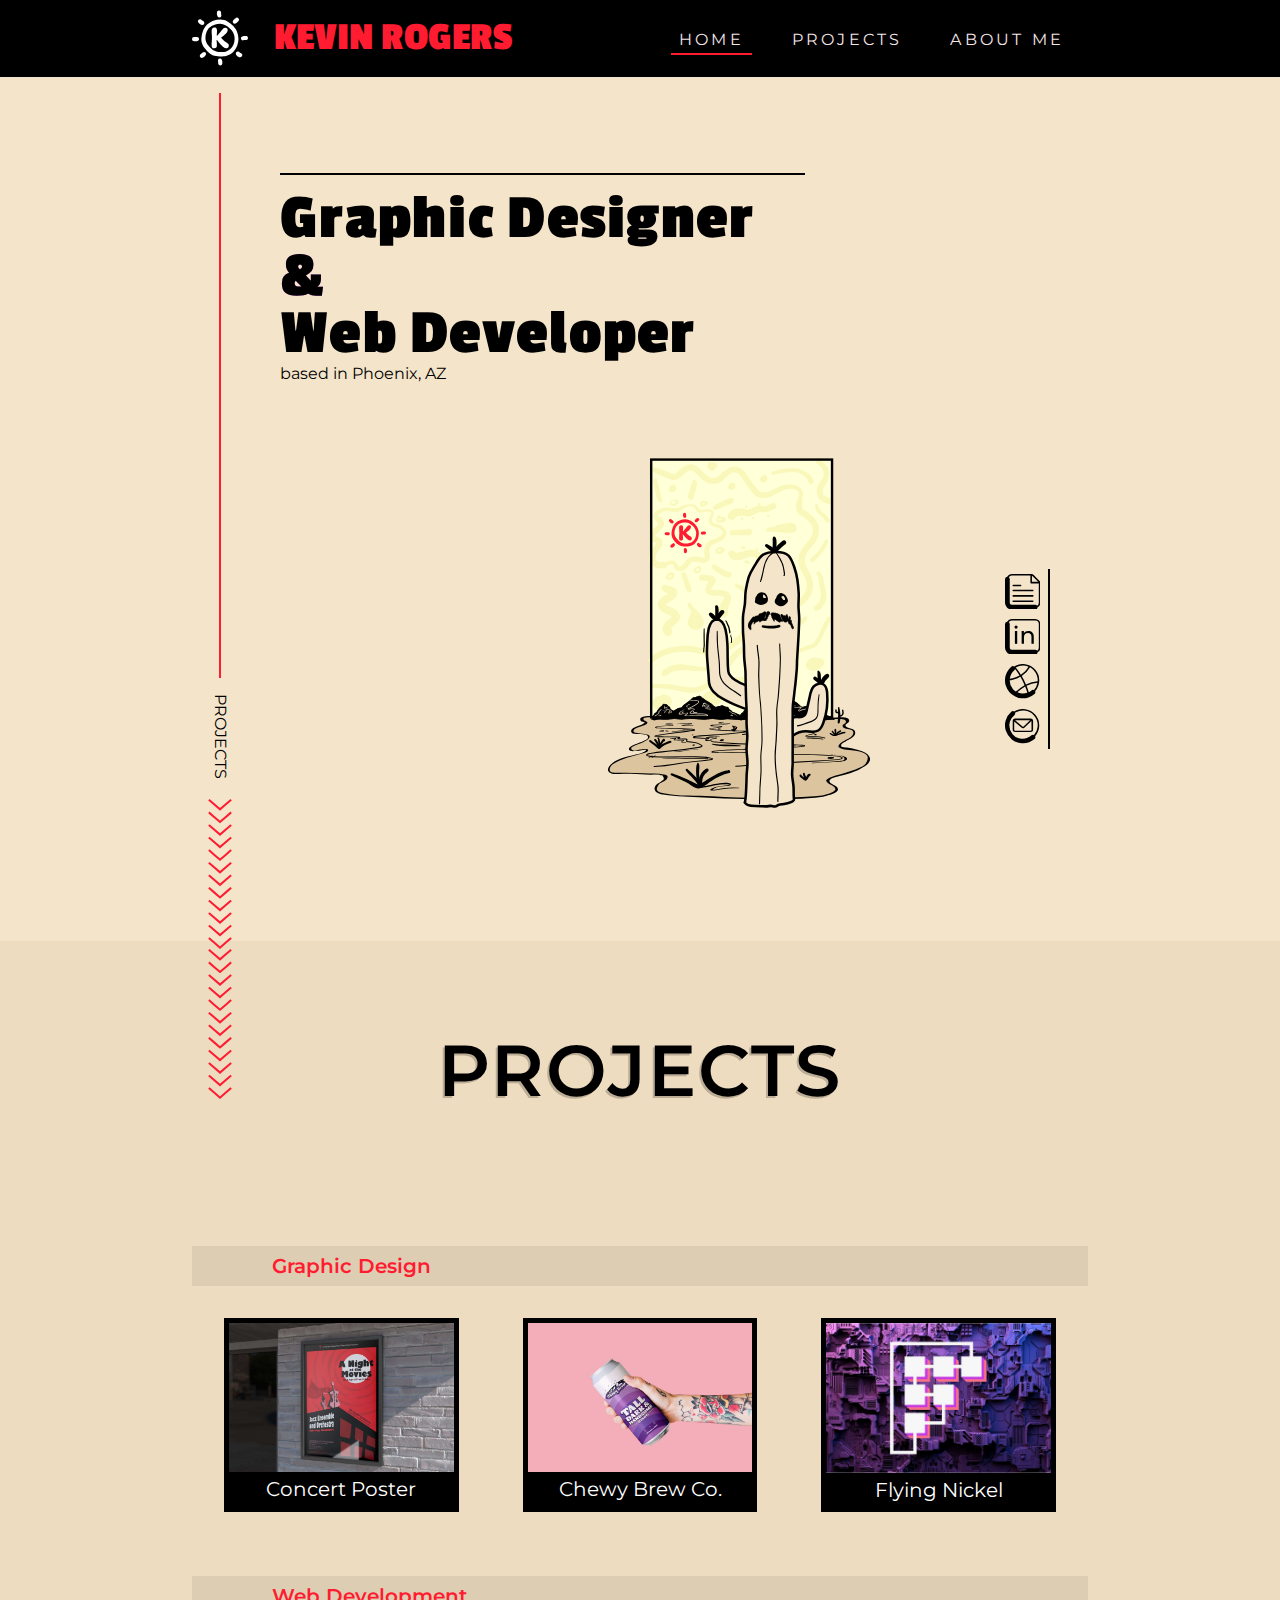
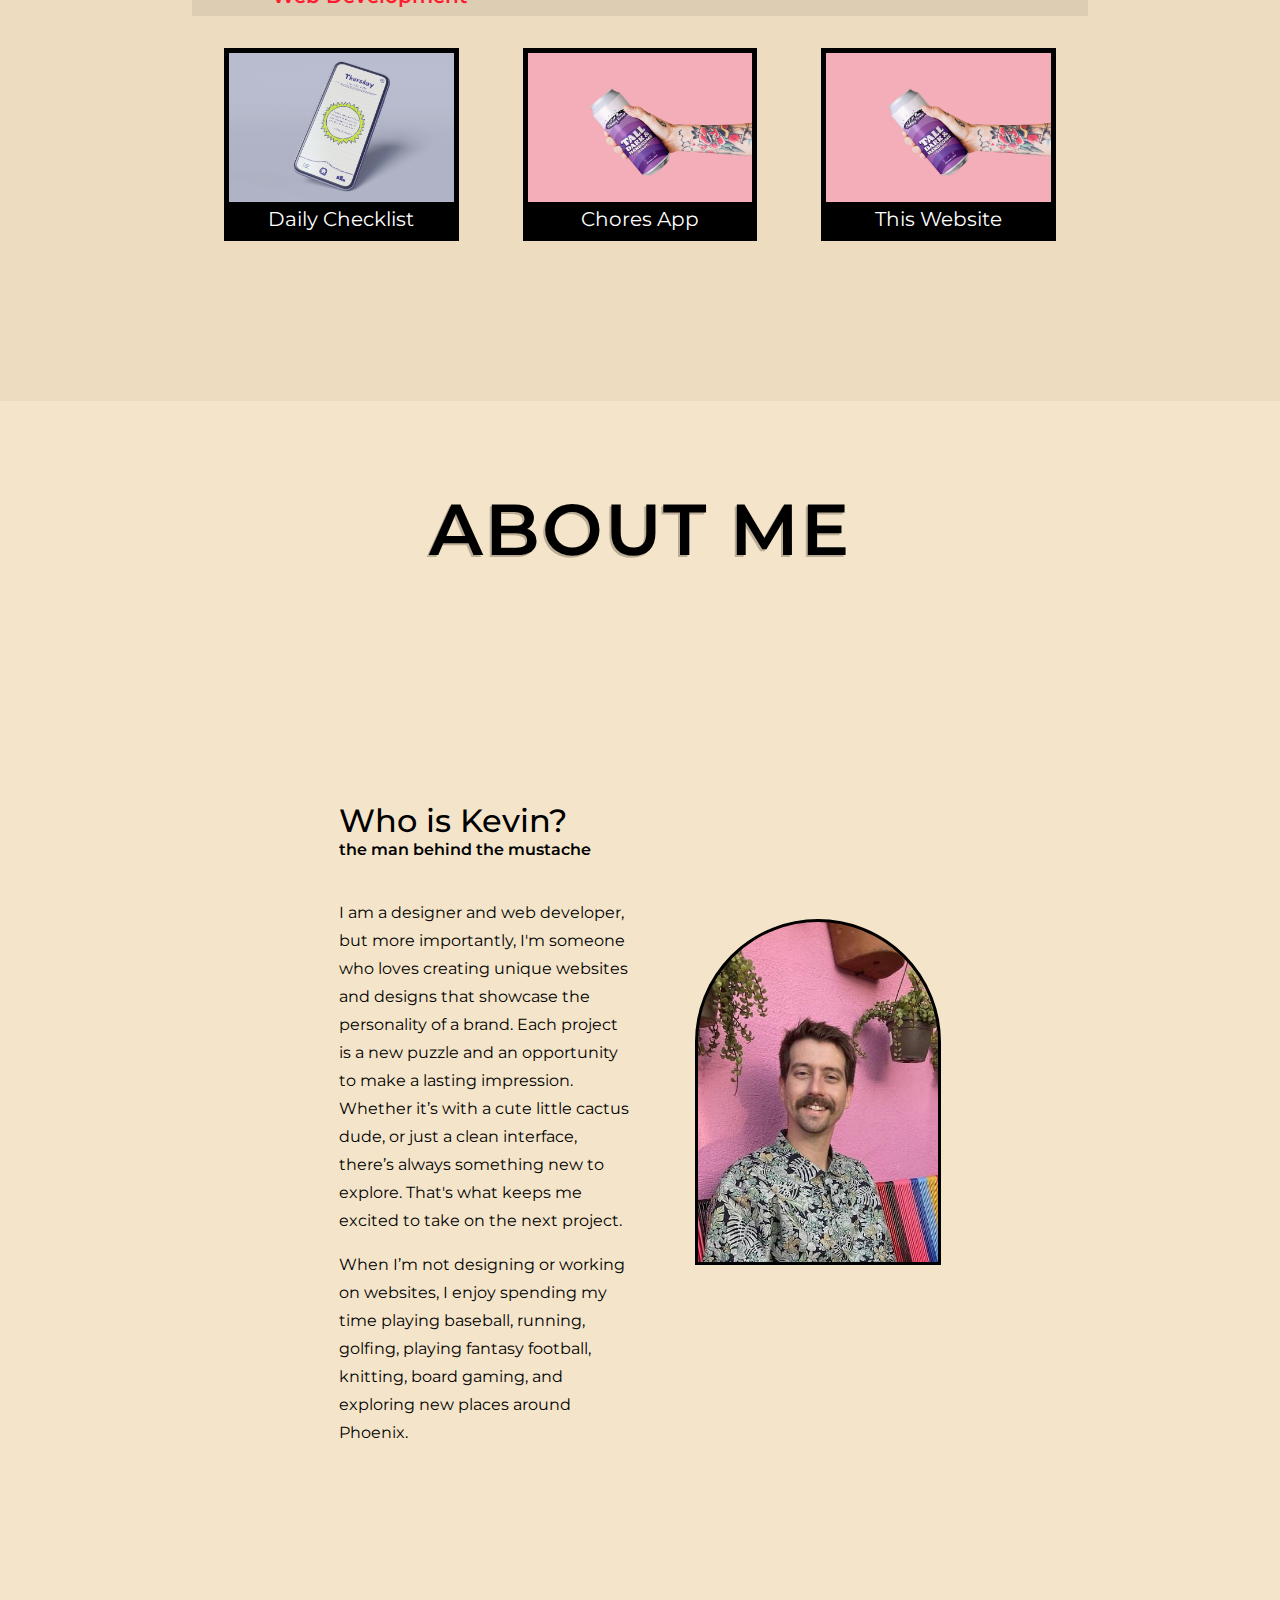
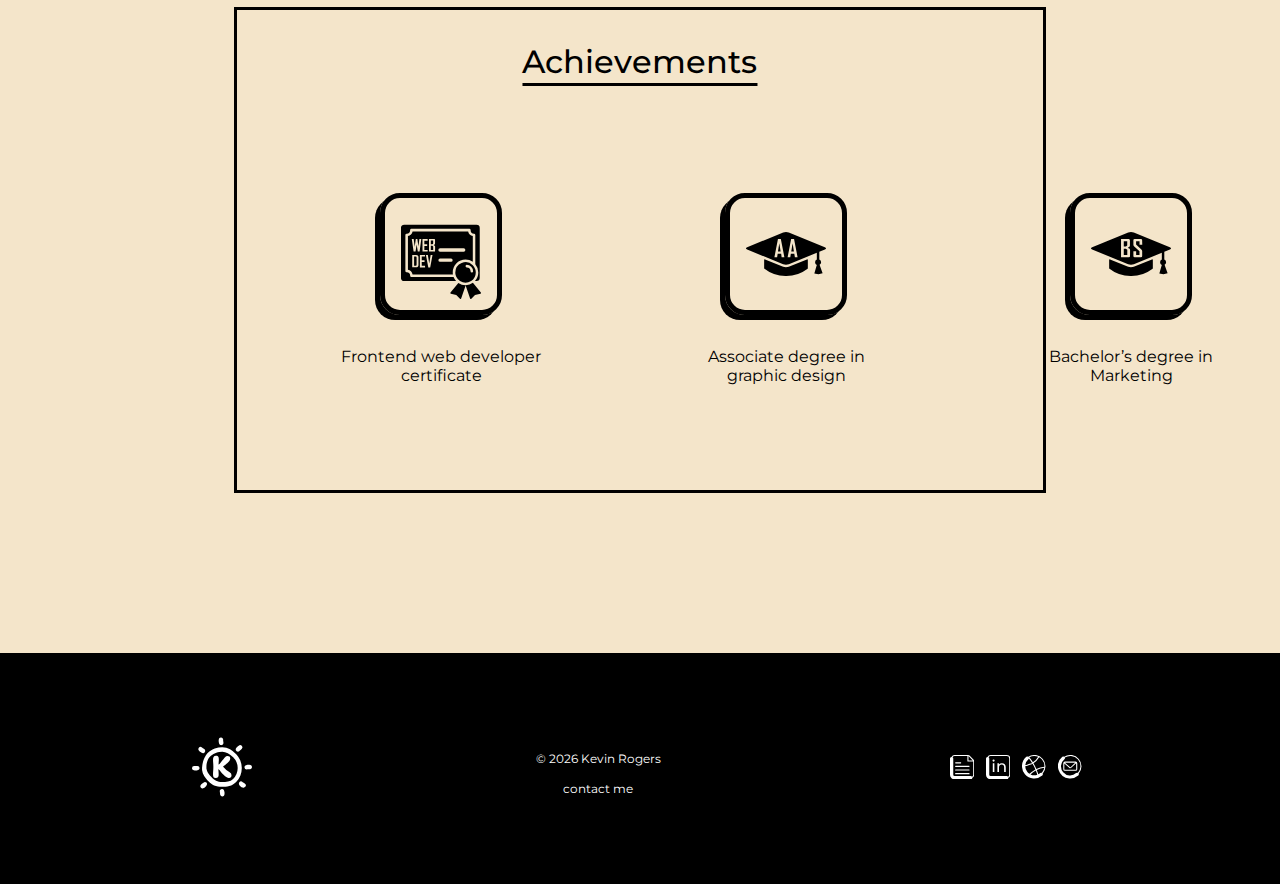
==== commit 5ba6c17d: "Add files via upload" ====
--- a/index.html
+++ b/index.html
@@ -165,76 +165,96 @@
 		</section>
 		
 		<section id="project_section"  class="bkgd_secondary" >
-			<div class="section_header bkgd_secondary">
-				<div class="content_wrapper">
+			<div class="section_header bkgd_secondary content_wrapper">
+				<div class="header_margin">
 					<p class="section_title">PROJECTS</p>
 				</div>
 			</div>
-			<div class="projects_wrapper bkgd_secondary flex">
+			<div class="projects_wrapper content_wrapper bkgd_secondary flex">
+				<div class="project_col_wrapper">
+					<div class="proj_col_one">
+						<p class="proj_type">Graphic Design</p>
+						<div class="project_card_wrapper">
+							<div class="card">
+								<a href="pages/poster.html">
+									<div class="img_container">
+										<img class="proj_img" src="media/jazz_poster_mockup_red.jpg" alt="jazz orchestra poster" loading="lazy">
+									</div>
+								</a>
+								<div class="proj_title">
+									<a class="proj_title" href="pages/poster.html"><p>Concert Poster</p></a>
+								</div>
+							</div>
+							<div class="card">
+								<a href="pages/poster.html">
+									<div class="img_container">
+										<img class="proj_img" src="media/tatooed_can_mockup_purp.jpg" alt="jazz orchestra poster" loading="lazy">
+									</div>
+								</a>
+								<div class="proj_title">
+									<a class="proj_title" href="pages/poster.html"><p>Chewy Brew Co.</p></a>
+								</div>
+							</div>
+							<div class="card">
+								<a href="pages/poster.html">
+									<div class="img_container">
+										<img class="proj_img" src="media/FLying_Nickel_header2.jpg" alt="jazz orchestra poster" loading="lazy">
+									</div>
+								</a>
+								<div class="proj_title">
+									<a class="proj_title" href="pages/poster.html"><p>Flying Nickel</p></a>
+								</div>
+							</div>
+						</div>
+					</div>
+					<div class="proj_col_two">
+						<p class="proj_type">Web Development</p>
+						<div class="project_card_wrapper">
+							<div class="card">
+								<a href="pages/poster.html">
+									<div class="img_container">
+										<img class="proj_img" src="media/to-do_mockup_purple.jpg" alt="jazz orchestra poster" loading="lazy">
+									</div>
+								</a>
+								<div class="proj_title">
+									<a class="proj_title" href="pages/poster.html"><p>Daily Checklist</p></a>
+								</div>
+							</div>
+							<div class="card">
+								<a href="pages/poster.html">
+									<div class="img_container">
+										<img class="proj_img" src="media/tatooed_can_mockup_purp.jpg" alt="jazz orchestra poster" loading="lazy">
+									</div>
+								</a>
+								<div class="proj_title">
+									<a class="proj_title" href="pages/poster.html"><p>Chores App</p></a>
+								</div>
+							</div>
+							<div class="card">
+								<a href="pages/poster.html">
+									<div class="img_container">
+										<img class="proj_img" src="media/tatooed_can_mockup_purp.jpg" alt="jazz orchestra poster" loading="lazy">
+									</div>
+								</a>
+								<div class="proj_title">
+									<a class="proj_title" href="pages/poster.html"><p>This Website</p></a>
+								</div>
+							</div>
+						</div>
+					</div>
+				</div>
+			</div>
+				
+				
+<!--
 				<div class="carousel_wrapper">
 					<div class="carousel_arrow_left" aria-label="Previous Slide"><div class="carousel_arrow large_arrow left"><div class="carousel_arrow small_arrow"></div></div></div>
-					
-
-	<!--
-						<a href="pages/poster.html" class="project_link">
-							<div class="project_card active_card">
-								<div class="project_image_wrapper">
-									<div class="project_image project_1"></div>
-								</div>
-								<div class="project_card_text flex">
-									<p class="project_desc"><span class="project_name">Flying Nickel</span> Jan, 2022</p>
-									<p class="more_info">more info &gt;</p>
-								</div>
-							</div>
-						</a>
-
-						<a href="pages/chewybrew.html" class="project_link">
-							<div class="project_card">
-								<div class="project_image_wrapper">
-									<div class="project_image project_2"></div>
-								</div>
-								<div class="project_card_text flex">
-									<p class="project_desc"><span class="project_name">Chewy Brew Co.</span> Nov, 2021</p>
-									<p class="more_info">more info &gt;</p>
-								</div>
-							</div>
-						</a>
-
-						<div class="project_card">
-							<div class="project_image_wrapper">
-								<div class="project_image project_3"></div>
-							</div>
-							<div class="project_card_text flex">
-								<p class="project_desc"><span class="project_name">Concert Poster</span>March, 2020</p>
-								<p class="more_info">more info &gt;</p>
-							</div>
-						</div>
-
-						<div class="project_card ">
-							<div class="project_image_wrapper">
-								<div class="project_image project_4"></div>
-							</div>
-							<div class="project_card_text flex">
-								<p class="project_desc"><span class="project_name">Cake Pop Planet</span> logo/branding</p>
-								<p class="more_info">more info &gt;</p>
-							</div>
-						</div>
-
-						<div class="project_card ">
-							<div class="project_image_wrapper">
-								<div class="project_image project_5"></div>
-							</div>
-							<div class="project_card_text flex">
-								<p class="project_desc"><span class="project_name">To-Do App</span> logo/branding</p>
-								<p class="more_info">more info &gt;</p>
-							</div>
-						</div>
-	-->
+
 
 					<div class="project_card_wrapper">
-<!--						add scroll on the x axis with mandatory scroll snap behavior
+						add scroll on the x axis with mandatory scroll snap behavior
 also add a last child element innerHTML to beggining of carousel
--->
+
 						<a href="pages/poster.html" class="project_card active_card">
 							<div class="project_image_wrapper">
 								<div class="project_image project_1"></div>
@@ -295,11 +315,13 @@
 						<div class="indicator"></div>
 					</div>
 			  </div>
-			</div>
+
+			</div>
+-->
 		</section>
 		<section id="about_section">
-			<div class="section_header bkgd_primary">
-				<div class="content_wrapper">
+			<div class="section_header bkgd_primary content_wrapper">
+				<div class="header_margin">
 					<p class="section_title">ABOUT ME</p>
 				</div>
 			</div>
@@ -312,7 +334,7 @@
 						<div class="about_text">
 							<h3>Who is Kevin?</h3>
 							<h4>the man behind the mustache</h4>
-							<p>I am a designer and web developer, but more importantly, I'm someone who loves creating unique pieces that showcase the personality of a brand. Each project is a new puzzle and an opportunity to make a lasting impression. Whether it’s with a cute little cactus dude, or just a clean interface, there’s always something new to explore. That's what keeps me excited to take on the next project!</p>
+							<p>I am a designer and web developer, but more importantly, I'm someone who loves creating unique websites and designs that showcase the personality of a brand. Each project is a new puzzle and an opportunity to make a lasting impression. Whether it’s with a cute little cactus dude, or just a clean interface, there’s always something new to explore. That's what keeps me excited to take on the next project.</p>
 							<p>When I’m not designing or working on websites, I enjoy spending my time playing baseball, running, golfing, playing fantasy football, knitting, board gaming, and exploring new places around Phoenix.</p>
 						</div>
 					</div>
@@ -382,6 +404,6 @@
 		</footer>
 	</div>
 	<script src="script/script.js?4"></script>
-	<script src="script/carousel_function.js?3"></script>
+<!--	<script src="script/carousel_function.js?3"></script>-->
 </body>
 </html>--- a/styles.css
+++ b/styles.css
@@ -19,6 +19,11 @@
 	
 }
 
+img {
+	display: block;
+	max-width: 100%;
+}
+
 
 /*---------text styles-----------*/
 
@@ -46,15 +51,14 @@
 }
 
 .section_title {
-	font-size: 2rem;
-	font-weight: 900;
-	letter-spacing: .05rem;
+	font-size: 1.5rem;
+	font-weight: 600;
 	color: #000000;
 	padding: .5rem 0;
 	text-align: center;
 	text-shadow: -.15rem .15rem 0 #BCAD96;
 	border-bottom: 2px solid #000000;
-	width: 60%;
+	width: 50%;
 	margin: 0 auto;
 }
 
@@ -81,6 +85,11 @@
 #project_section {
 	padding: 1px 0 0 0;
 }
+
+
+
+
+
 
 .amp_wrap {
 	position: relative;
@@ -127,9 +136,10 @@
 }
 
 .nav {
+	height: 6vh;
 	width: 92%;
-	margin: 0 auto;
-	padding: .5rem;
+	margin: auto;
+	padding: .75vh;
 	justify-content: space-between;
 	align-items: center;
 }
@@ -375,9 +385,18 @@
 }
 
 .section_header {
-	margin: 5em auto;
 	position: sticky;
-	top: 3.75rem;
+	top: 7.4vh;
+	transition: all .5s ease;
+	z-index: 2;
+}
+
+.section_header p {
+	transition: all .5s ease
+}
+
+.header_margin {
+	margin: 5em 0 0 0;
 }
 
 .break_background {
@@ -393,7 +412,7 @@
 }
 
 .bkgd_secondary {
-	background: #E8D9BF;
+	background: #EDDCC0;
 }
 
 .bkgd_tertiary {
@@ -457,7 +476,7 @@
 	display: block;
 	width: 1.5em;
 	margin: 0 auto;
-	z-index: 1;
+	z-index: 2;
 	transition: opacity ease 1s;
 }
 
@@ -470,10 +489,92 @@
 
 /*<-------- projects section ---------->*/
 
-.projects_wrapper {
-	height: 100vh;
-	align-items: center;
-}
+/*
+.vertical_line::before {
+	display: inline-block;
+	content: '';
+	position: static;
+	height: 100%;
+	border-left: 1px solid #FF1C31;
+	animation:  revealTopToBottom .75s ease 1;
+}
+*/
+
+.project_col_wrapper {
+	width: 100%;
+	display: flex;
+	align-items: flex-start;
+	margin: 4em 0 4em 0;
+	
+}
+
+.project_col_wrapper::before {
+	order: 2;
+	display: inline-block;
+	content: '';
+	position: static;
+	border-left: 2px solid #000000;
+	height: 100%;
+}
+
+
+.proj_col_one,
+.proj_col_two {
+	display: flex;
+	flex-direction: column;
+	justify-content: center;
+	margin: 0 auto;
+	padding: 2em 0 0 0;
+}
+
+.proj_col_one {
+	order: 1;
+}
+
+.proj_col_two {
+	order: 3;
+}
+
+.proj_type {
+	margin: 0 0 2em 0;
+	text-align: center;
+	color: #FF1C31;
+	font-weight: 600;
+}
+
+.card {
+	width: 75%;
+	margin: 0 auto 3em auto;
+	background: #000000;
+	border: 5px solid #000;
+}
+
+.proj_title {
+	text-align: center;
+	color: #FFF;
+	text-decoration: none;
+}
+
+.proj_title,
+.proj_title::visited {
+	text-decoration: none;
+}
+
+.img_container {
+	display: flex;
+	overflow: hidden;
+}
+
+.proj_img {
+	width: 100%;
+	transition: transform .4s ease;
+}
+
+.proj_title {
+	margin: .25em 0;
+}
+
+/*
 
 .carousel_wrapper {
 	display: grid;
@@ -539,13 +640,16 @@
 	opacity: 1;
 	transition: all ease .5s;
 }
-
+*/
+
+/*
 .project_card_wrapper {
 	display: grid;
 	grid-area: card;
 	box-sizing: content-box;
 	overflow: hidden;
 }
+*/
 
 .project_link {
 	grid-column: 1;
@@ -800,6 +904,7 @@
 
 
 .about_text p {
+	line-height: 1.75rem;
 	padding: 1em 0 0 0;
 }
 
@@ -818,12 +923,6 @@
 	text-underline-offset: 10px;
 }
 
-.lil_cacti {
-	justify-content: center;
-	align-items: center;
-	margin: auto;
-}
-
 
 
 
@@ -859,11 +958,6 @@
 	transform: translateY(5px);
 }
 
-
-
-
-
-
 footer {
 	background: #000000;
 	font-size: .75rem;
@@ -896,6 +990,18 @@
 	padding-bottom: .5em;
 }
 
+/*----- section intersection obserer styles -----*/
+
+.active_section {
+	background: #F9F1E4;
+}
+
+.active_section p {
+	text-shadow: none;
+	width: 100%;
+}
+
+
 
 /*---------media queries-----------*/
 
@@ -920,16 +1026,28 @@
 	
 	
 	.section_title {
-		text-align: start;
-		text-stroke: 2px #000;
+		text-align: center;
 		letter-spacing: 2px;
 		text-transform: uppercase;
-		font-size: 5rem;
+		font-size: 4.5rem;
 	/*	background: orange;*/
 		line-height: 5rem;
 		border: none;
-		margin: 0 0 0 5rem;
-	}
+		
+	}
+	
+
+/*
+	.header_margin::after {
+		display: inline-block;
+		content: '';
+		background: orange;
+		height: 100%;
+		width: 100%;
+		border-top: 2px solid #000000;
+		margin: auto auto 0 0;
+	}
+*/
 	
 	.content_wrapper {
 		width: 70%;
@@ -937,7 +1055,7 @@
 	
 	.nav {
 		justify-content: space-between;
-		height: 5em;
+		height: 7vh;
 	}
 	
 	.hamburger_div {
@@ -1096,7 +1214,7 @@
 	
 	.downward_arrows2 {
 		display: inherit;
-		z-index: 1;
+		z-index: 3;
 	}
 	
 	
@@ -1115,15 +1233,52 @@
 	
 	.section_header {
 		position: sticky;
-		top: 6rem;
+		top: 8.5vh;
 	}
 	
 	
 /*<-------- projects section ---------->*/	
 	
-	.projects_wrapper {
-		height: auto;
-	}
+	.project_col_wrapper {
+		flex-direction: column;
+		margin-bottom: 10em;
+	}
+	
+	.proj_type {
+		text-align: left;
+		font-size: 1.25rem;
+		padding: .5rem 0 .5rem 5rem;
+		margin: 2rem 0 2rem 0;
+		background: #DDCDB2;
+	}
+	
+	.project_card_wrapper {
+		display: flex;
+		
+	}
+	
+	.card {
+		margin: 0 2.5vw;
+	}
+	
+	.card:hover img,
+	.card:focus img {
+		transform: scale(1.10);
+	}
+	
+	.proj_title {
+		font-size: 1.25rem;
+		margin: .25em 0;
+	}
+	
+	
+	
+	
+	
+	
+	
+	
+	
 	
 	.carousel_wrapper {
 		display: grid;
@@ -1339,6 +1494,24 @@
 	}
 	
 	
+	.active_section {
+		width: 100%;
+		border-bottom: 2px solid #000000;
+	}
+	
+
+	.active_section p {
+		font-size: 2rem;
+		text-shadow: none;
+		width: 100%;
+		line-height: 2rem;
+		
+	}
+	
+	
+	
+	
+	
 }
 
 
@@ -1373,8 +1546,13 @@
 }
 
 .back_button {
-	width: 2.5em;
-	padding: 2em 2em 1em 0;
+	width: 100%;
+	padding: 2em 0 1em 0;
+}
+
+.back_button img {
+	width: 30px;
+	height: 30px;
 }
 
 .project_heading {
@@ -1391,11 +1569,11 @@
 	letter-spacing: 2px;
 	text-transform: uppercase;
 	font-family: 'Passion One', cursive;
-	font-size: 6rem;
-	padding-left: 25%;
+	font-size: 4rem;
+	padding: 0 0 0 25%;
 /*	background: orange;*/
 	max-width: 65%;
-	line-height: 5rem;
+	line-height: 3.5rem;
 }
 
 .project_title {
@@ -1437,7 +1615,7 @@
 
 .zoom_active {
 	z-index: 3;
-	background: rgba(0,0,0,.85);
+	background: rgba(0,0,0,.95);
 	position: fixed;
 	top: 0;
 	left: 0;
@@ -1450,11 +1628,21 @@
 	transition: background ease .5s;
 }
 
+body.zoom_active {
+	overflow: hidden;
+}
+
+.zoom_background_light.zoom_active {
+	background: rgba(251, 244, 223, .98);
+}
+
 
 .zoom_active img {
+	position: fixed;
 	z-index: 3;
+	top: 8vh;
 	width: 100%;
-	height: 100%;
+	height: 92vh;
 	max-height: 100vh;
 	max-width: 100vw;
 	object-fit: contain;
@@ -1467,6 +1655,9 @@
 /*	animation: slideOutNext .75s ease 1;*/
 }
 
+.zoom_active body {
+	overflow-y: hidden;
+}
 
 .project_content p {
 	font-size: .75rem;
@@ -1577,8 +1768,12 @@
 	text-transform: uppercase;
 }
 
+.more_work_left img {
+	margin-left: auto;
+}
+
 .more_work_right img {
-	transform: rotate(180deg)
+	transform: rotate(180deg);
 }
 
 
@@ -1604,10 +1799,6 @@
 	margin: 1em 0 0 .75em;
 }
 
-.downward_arrows {
-	
-}
-
 
 
 
@@ -1618,16 +1809,167 @@
 
 @media (min-width: 600px) {
 	
+	#project_grid {
+/*		display: grid;*/
+		width: 100%;
+/*
+		margin: 0 auto;
+		grid-template-rows: auto auto;
+		grid-template-columns: auto auto 4fr auto;
+		grid-template-areas: 
+			"p_left p_title p_title p_title"
+			"p_left p_body p_body p_body"
+			;
+		padding-bottom: 4em;
+*/
+	}
+	
+	.back_button {
+		transform: translateX(calc(-15vw - 4.75em));
+		margin-left: 7.5vw;
+	}
+	
+	.back_button img {
+		width: 2.5em;
+		height: 2.5em;
+	}
+	
+	.feature_overview_container {
+		display: flex;
+		margin: 0 0 10em 0;
+	}
+	
+	.project_overview {
+		margin: 0 1em 0 1em;
+		width: 50%;
+		display: flex;
+		flex-direction: column;
+	}
+	
+	.project_overview p {
+		margin: 0 1em 2em 4em;
+	}
+	
+	.overview_title {
+		margin: 12em 1em 0 .5em;
+		border-top: 2px solid #000000;
+		border-bottom: 0;
+		padding: .25em 0;
+	}
+	
+	
+	.feature_img {
+		width: 100%;
+		order: 2;
+/*		margin: 3em 0 0 auto;*/
+		
+/*
+		grid-column: 1;
+		grid-row: 1;
+		margin: 2em auto;
+		border: 2px solid #000;
+		box-shadow: 5px 5px 0 #3B301D;
+		cursor: zoom-in;
+		transition: all ease .25s;
+*/
+	}
+	
+	.feature_img.zoom_active {
+		width: 100%;
+	}
+	
+	.project_heading {
+		position: absolute;
+		background: #E8D9C4;
+		width: 38%;
+		transform: translateX(calc(-15vw - 4.75em));
+		padding-left: calc(15vw + 6em);
+		animation: slideTitleIn .5s ease;
+/*
+		transform: translateX(-3.75em);
+		padding: 0 0 0 3.75em;
+*/
+	}
+
+	.project_heading p {
+		color: #E8D9C4;
+		-webkit-text-stroke: 2px #000;
+		text-stroke: 2px #000;
+		letter-spacing: 2px;
+		text-transform: uppercase;
+		font-family: 'Passion One', cursive;
+		font-size: 5rem;
+		padding: .5rem 0;
+		max-width: 65%;
+		line-height: 4rem;
+	}
+	
+	
+	
+	
+	.project_column_left {
+		margin: 0 .875em 0 .875em;
+	}
+	
 	.top_vertical_line {
-		border-left: 2px solid #FF1C31;
-		height: 300px;
-		margin: 0 0 0 .7rem; 
-	}
+		margin: 1em 0 1em .7rem; 
+	}
+	
+	.insight_img {
+		width: 40%;
+	}
+	
+	.medium_img {
+		width: 25%;
+	}
+	
+	.img_right {
+		margin: 0 4em 0 auto;
+	}
+	
+	.img_left {
+		margin: 0 auto 0 4em;
+	}
+	
+	.insight_img.zoom_active {
+		width: 100%;
+		margin: 0;
+	}
+	
+	.project_insight * {
+		width: 45%;
+	}
+	
+	.insight_right.project_insight * {
+		margin: 0 0 0 auto;
+		
+	}
+	
+	.insight_title {
+		border-bottom: none;
+		border-top: 2px solid #000000;
+		margin-bottom: 0;
+		padding: 0 4rem 0 0;
+	}
+	
+	.project_insight p {
+		margin: 0 0 0 4rem;
+	}
+	
+	.in_view_shift_insight {
+	transform: translateY(-100%);
+	transition: all ease 1s;
+}
 	
 	.project_wrapper {
 		margin: 0 auto;
-		width: 80%;
-		border: 3px solid #000;
+		width: 70%;
+		
+	}
+	
+	.more_work_title {
+		width: 50%;
+		margin: .5em auto;
 	}
 	
 }
@@ -1667,14 +2009,20 @@
 	}
 }
 
-
-
-
-
-
-
-
-
-
-
-
+@keyframes slideTitleIn {
+	0% {
+		transform: translateX(0);
+	}
+	100% {
+		transform: translateX(calc(-15vw - 4.75em));
+	}
+}
+
+
+
+
+
+
+
+
+
